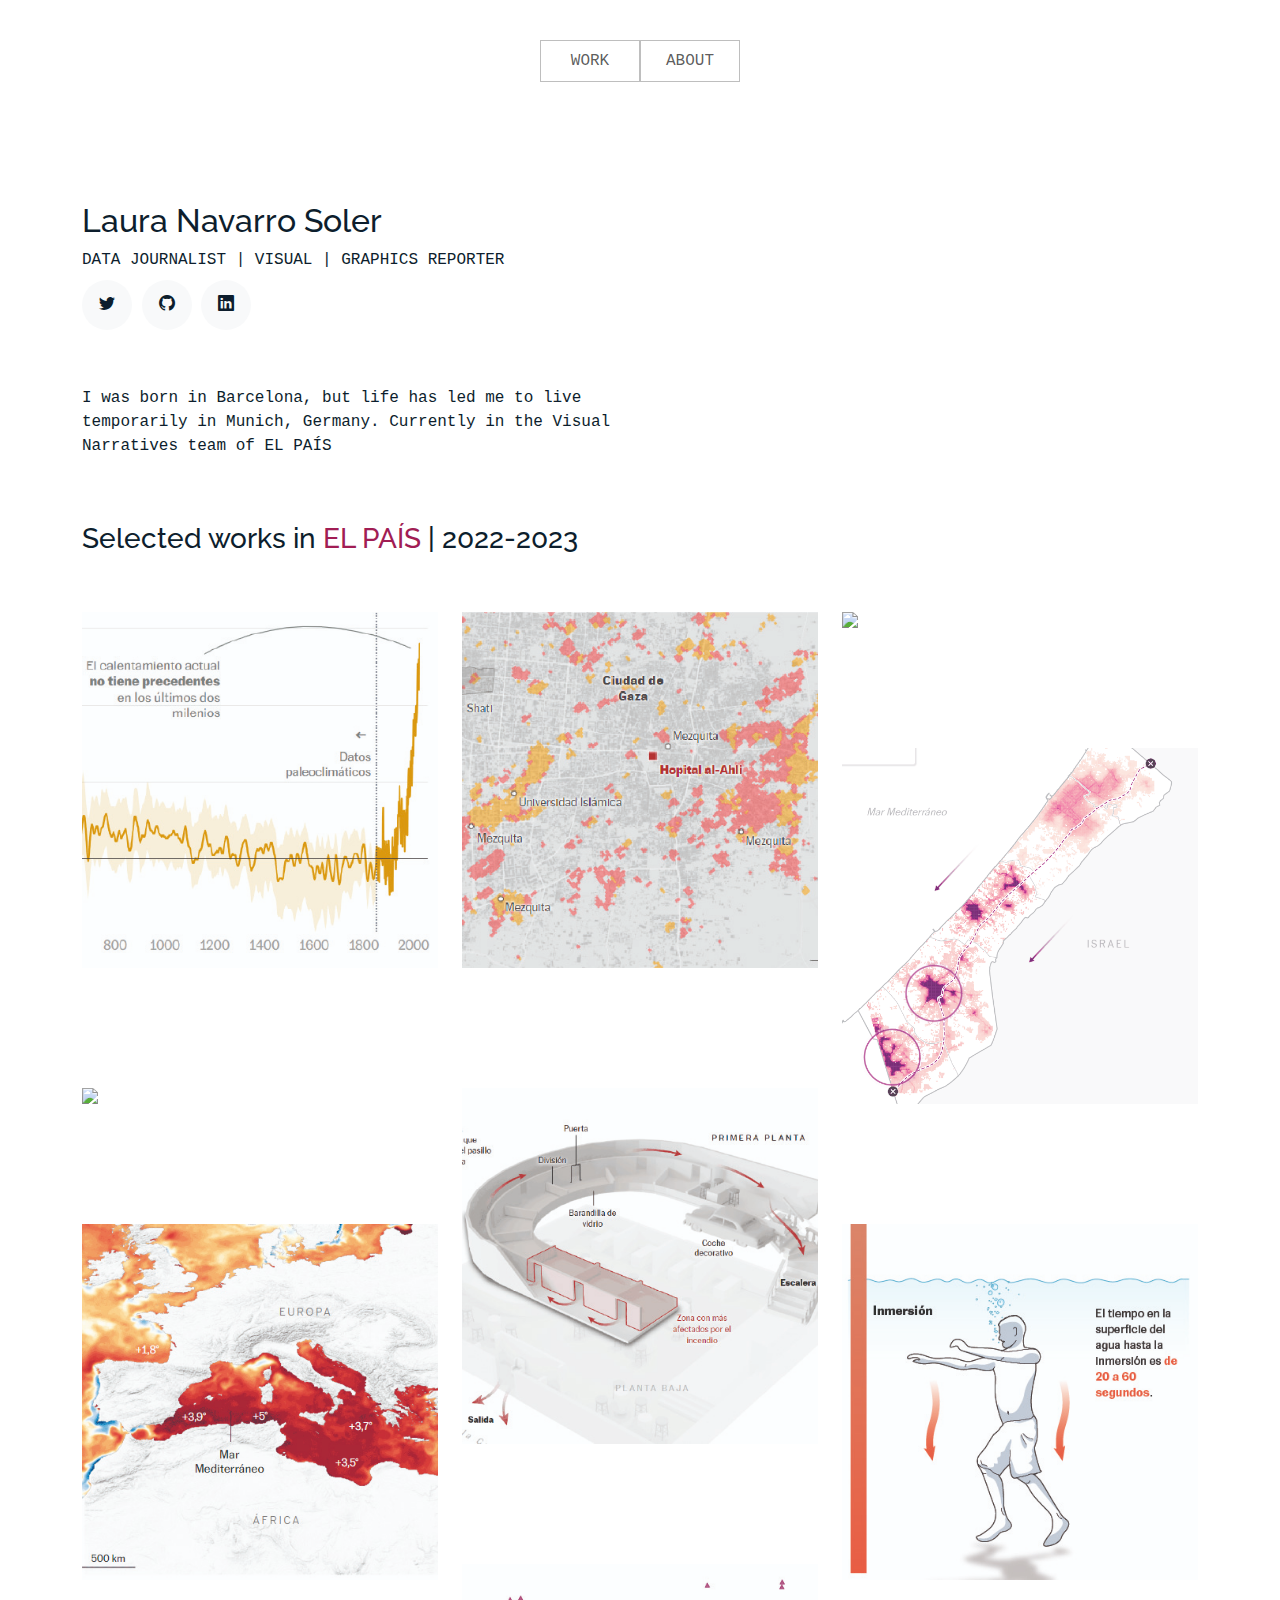
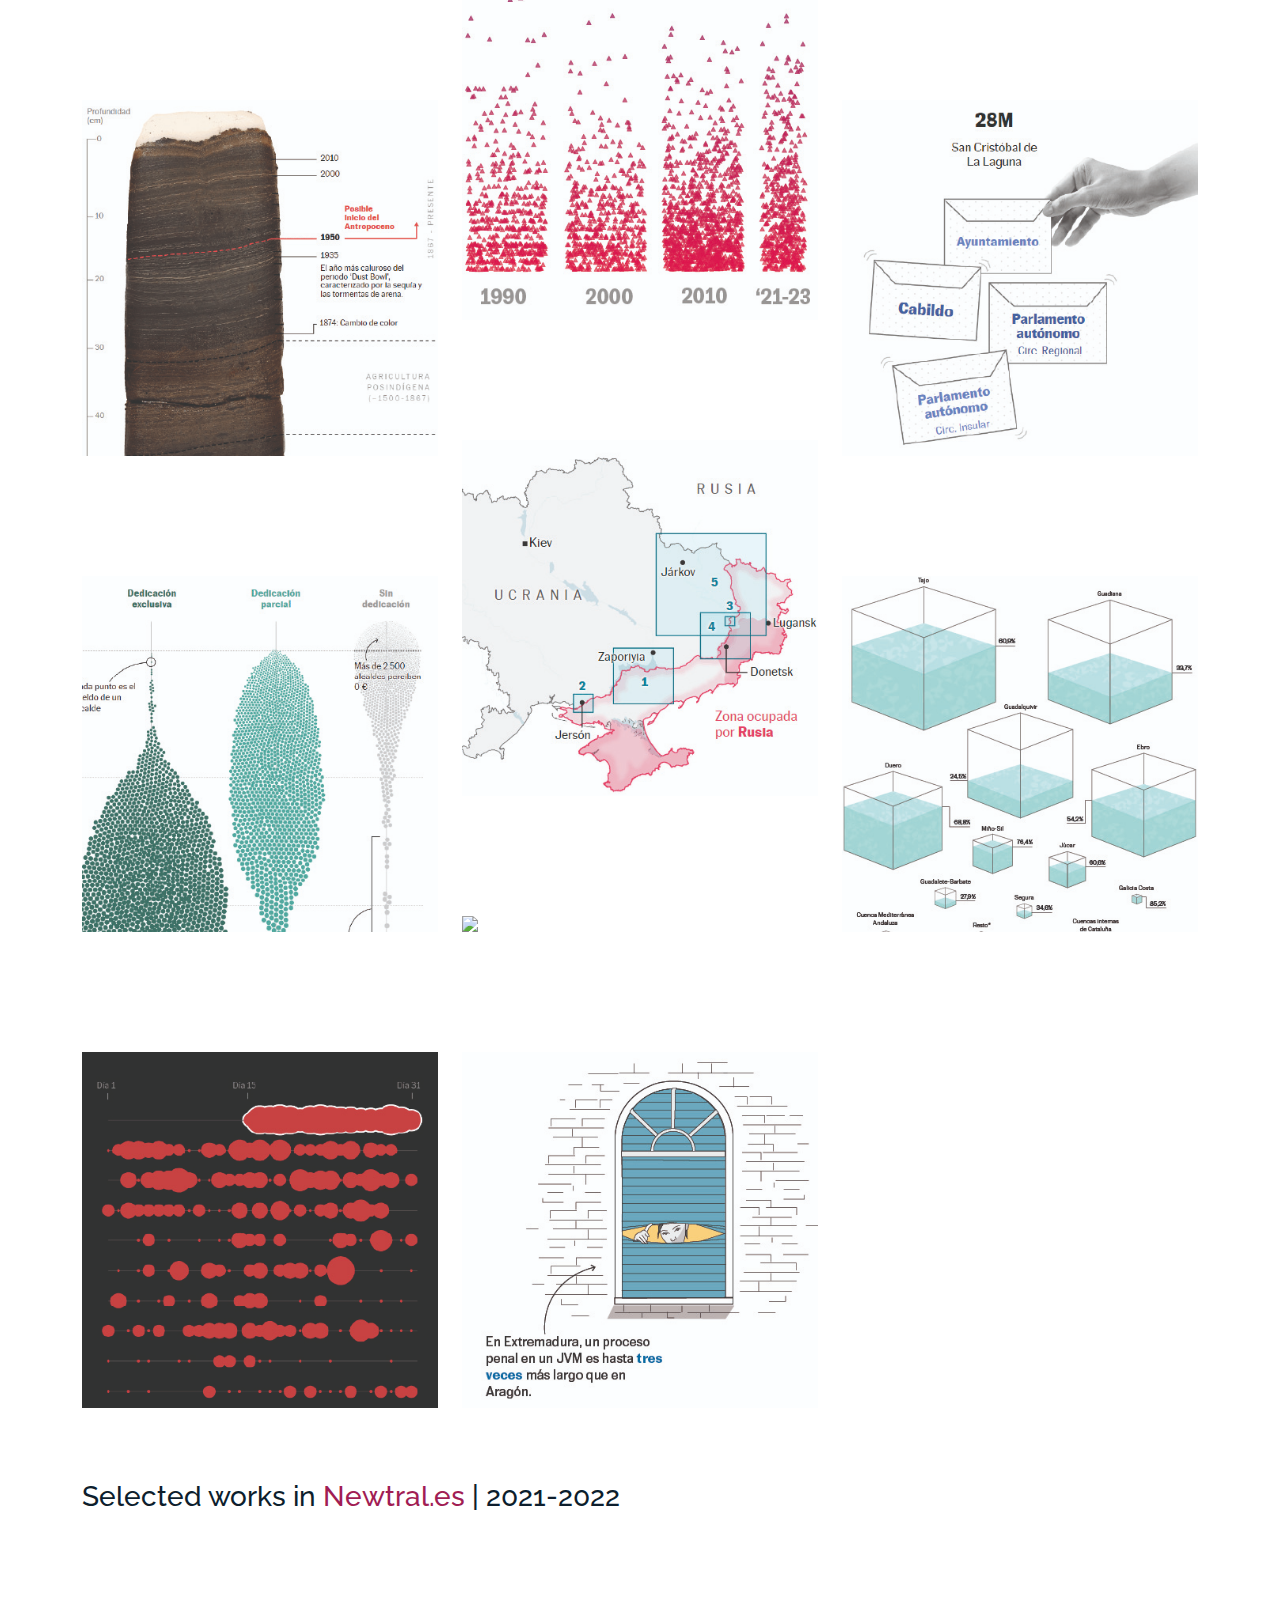
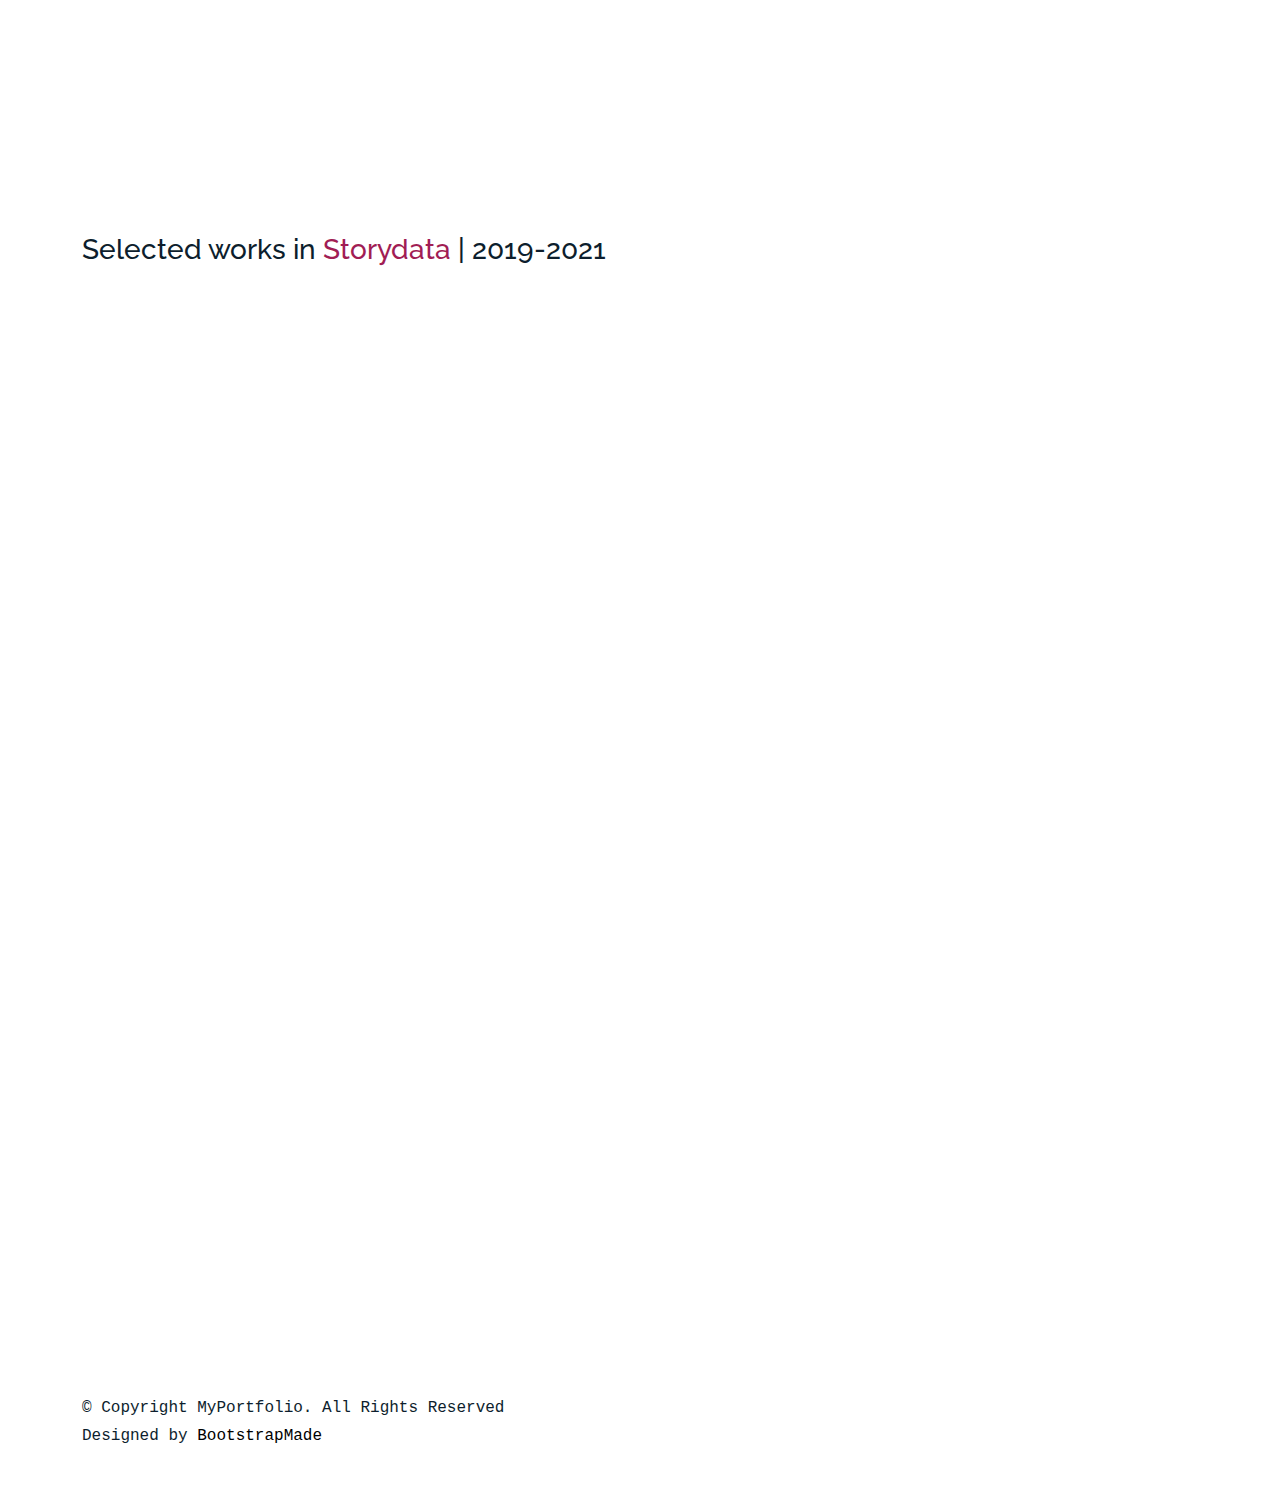
==== index.html @ 8a72995e "Cambios work" ====
<!DOCTYPE html>
<html lang="en">

<head>
  <meta charset="utf-8">
  <meta content="width=device-width, initial-scale=1.0" name="viewport">

  <title>Laura Navarro</title>
  <meta content="" name="description">
  <meta content="" name="keywords">

  <!-- Favicons -->
  <link href="assets/img/favicon.PNG" rel="icon">
  <link href="assets/img/apple-touch-icon.PNG" rel="apple-touch-icon">

  <!-- Google Fonts -->
  <link href="https://fonts.googleapis.com/css?family=https://fonts.googleapis.com/css?family=Inconsolata:400,500,600,700|Raleway:400,400i,500,500i,600,600i,700,700i" rel="stylesheet">

  <!-- Vendor CSS Files -->
  <link href="assets/vendor/aos/aos.css" rel="stylesheet">
  <link href="assets/vendor/bootstrap/css/bootstrap.min.css" rel="stylesheet">
  <link href="assets/vendor/bootstrap-icons/bootstrap-icons.css" rel="stylesheet">
  <link href="assets/vendor/swiper/swiper-bundle.min.css" rel="stylesheet">

  <!-- Template Main CSS File -->
  <link href="assets/css/style.css" rel="stylesheet">

  <!-- =======================================================
  * Template Name: MyPortfolio
  * Updated: Sep 18 2023 with Bootstrap v5.3.2
  * Template URL: https://bootstrapmade.com/myportfolio-bootstrap-portfolio-website-template/
  * Author: BootstrapMade.com
  * License: https://bootstrapmade.com/license/
  ======================================================== -->
</head>

<body>

  <nav class="navbar navbar-light navbar-expand justify-content-center">
    <ul class="navbar-nav">
      <div id="bordes">
      <li class="nav-item"><a href="index.html" class="nav-link">WORK</a></li>
    </div> 
    <div id="bordes"> 
        <li class="nav-item"><a href="about.html" class="nav-link">ABOUT</a></li>
      </div>
    </ul>
</nav>


  <main id="main">

    <!-- ======= Works Section ======= -->
    <section class="section site-portfolio">
      <div class="container">
        <div class="row mb-5 align-items-center">
          <div class="col-md-12 col-lg-6 mb-4 mb-lg-0" data-aos="fade-up">
            <h2>Laura Navarro Soler</h2>
            <p class="mb-2">DATA JOURNALIST | VISUAL | GRAPHICS REPORTER</p>
            <div class="col-sm-6 social">
              <a href="https://twitter.com/LauraNavarroSol"><span class="bi bi-twitter"></span></a>
              <a href="https://github.com/lau-cloud"><span class="bi bi-github"></span></a>
              <a href="https://www.linkedin.com/in/laura-navarro-soler/"><span class="bi bi-linkedin"></span></a>
            </div>
            <p class="mt-5">I was born in Barcelona, but life has led me to live temporarily in Munich, Germany. Currently in the Visual Narratives team of EL PAÍS</p>

            
    
          </div>
          <div class="col-md-12 col-lg-6 text-start text-lg-end" data-aos="fade-up" data-aos-delay="100">
          
          </div>
        </div>

        <!-- Trabajos en El País -->

        <h3>Selected works in <a href="https://elpais.com/autor/laura-navarro-soler/">EL PAÍS</a> | 2022-2023</h3>
        <div id="portfolio-grid" class="row no-gutter" data-aos="fade-up" data-aos-delay="200">
          <div class="item web col-sm-6 col-md-4 col-lg-4 mb-4">
            <a href="https://english.elpais.com/climate/2023-12-10/2023-is-the-hottest-year-in-millennia-why-and-how-is-this-measured.html" class="item-wrap fancybox">
              <div class="work-info">
                <h3>2023 is the hottest year in millennia: Why and how is this measured?</h3>
              </div>
              <img class="img-fluid" src="assets/img/cop28-promo.JPG">
            </a>
          </div>
          <div class="item photography col-sm-6 col-md-4 col-lg-4 mb-4">
            <a href="https://elpais.com/internacional/2023-10-27/mapas-que-ha-destruido-una-semana-de-bombardeos-israelies-en-gaza.html" class="item-wrap fancybox">
              <div class="work-info">
                <h3>The destruction of the Gaza Strip</h3>
              </div>
              <img class="img-fluid" src="assets/img/gaza-promo.JPG">
            </a>
          </div>
          <div class="item branding col-sm-6 col-md-4 col-lg-4 mb-4">
            <a href="https://elpais.com/clima-y-medio-ambiente/2023-12-10/triplicar-las-energias-renovables-la-nueva-cifra-magica-en-la-lucha-contra-la-crisis-climatica.html" class="item-wrap fancybox">
              <div class="work-info">
                <h3>How to triple renewable energy</h3>
                <span></span>
              </div>
              <img class="img-fluid" src="assets/img/cop-renovables.JPG">
            </a>
          </div>
          <div class="item design col-sm-6 col-md-4 col-lg-4 mb-4">
            <a href="https://elpais.com/internacional/2023-10-22/los-mapas-del-exodo-en-gaza-600000-personas-huyen-por-una-carretera-de-45-kilometros.html" class="item-wrap fancybox">
              <div class="work-info">
                <h3>Exodus in Gaza: 600,000 people flee along a 45-kilometer road</h3>
                <span></span>
              </div>
              <img class="img-fluid" src="assets/img/exodo-gaza-gif.gif">
            </a>
          </div>
          <div class="item photography col-sm-6 col-md-4 col-lg-4 mb-4">
            <a href="https://elpais.com/clima-y-medio-ambiente/2023-10-19/las-inundaciones-que-vienen-danas-borrascas-y-medicanes-las-tormentas-del-mediterraneo-ganan-virulencia.html" class="item-wrap fancybox">
              <div class="work-info">
                <h3>The floods that are coming: danas, storms and medicanes, the Mediterranean storms gain virulence</h3>
                <span></span>
              </div>
              <img class="img-fluid" src="assets/img/borrascas-gif1.gif">
            </a>
          </div>
          <div class="item branding col-sm-6 col-md-4 col-lg-4 mb-4">
            <a href="https://elpais.com/espana/2023-10-03/analisis-visual-como-eran-las-dos-plantas-fonda-milagros-la-discoteca-incendiada-donde-murieron-13-personas-en-murcia.html" class="item-wrap fancybox">
              <div class="work-info">
                <h3>What the two floors of Fonda Milagros were like, the nightclub that burned down in Murcia</h3>
                <span></span>
              </div>
              <img class="img-fluid" src="assets/img/fonda-milagros.jpg">
            </a>
          </div>


          <div class="item branding col-sm-6 col-md-4 col-lg-4 mb-4">
            <a href="https://elpais.com/clima-y-medio-ambiente/2023-08-06/la-temperatura-se-dispara-en-el-mediterraneo-y-el-atlantico-para-muchas-especies-es-como-si-hubiese-un-incendio-en-el-mar.html" class="item-wrap fancybox">
              <div class="work-info">
                <h3>The temperature soars in the Mediterranean and the Atlantic: “For many species, it is as if there were a fire in the sea”</h3>
                <span></span>
              </div>
              <img class="img-fluid" src="assets/img/temperaturas-promo.jpg">
            </a>
          </div>


          <div class="item branding col-sm-6 col-md-4 col-lg-4 mb-4">
            <a href="https://elpais.com/salud-y-bienestar/2023-08-04/sin-gritos-de-ayuda-ni-chapoteos-guia-visual-para-reconocer-que-alguien-se-ahoga.html" class="item-wrap fancybox">
              <div class="work-info">
                <h3>Without shouting for help or splashing: a visual guide to recognizing that someone is drowning</h3>
                <span></span>
              </div>
              <img class="img-fluid" src="assets/img/ahogarse-promo.jpg">
            </a>
          </div>

          <div class="item branding col-sm-6 col-md-4 col-lg-4 mb-4">
            <a href="https://elpais.com/clima-y-medio-ambiente/2023-07-11/datos-los-records-de-calor-que-esta-batiendo-esta-decada-los-dias-de-mas-de-40-grados-ya-no-son-una-excepcion.html" class="item-wrap fancybox">
              <div class="work-info">
                <h3>The heat records that this decade is breaking: days over 40 degrees are no longer an exception</h3>
                <span></span>
              </div>
              <img class="img-fluid" src="assets/img/record-temp.jpg">
            </a>
          </div>


          
          <div class="item branding col-sm-6 col-md-4 col-lg-4 mb-4">
            <a href="https://elpais.com/ciencia/2023-07-11/un-insolito-lago-respalda-que-la-humanidad-provoco-una-nueva-epoca-geologica-a-partir-de-1950-el-antropoceno.html" class="item-wrap fancybox">
              <div class="work-info">
                <h3>An unusual lake supports that humanity caused a new geological epoch starting in 1950: the Anthropocene</h3>
                <span></span>
              </div>
              <img class="img-fluid" src="assets/img/crawford.jpg">
            </a>
          </div>


          
          <div class="item branding col-sm-6 col-md-4 col-lg-4 mb-4">
            <a href="https://elpais.com/espana/elecciones-municipales/2023-05-23/que-se-vota-y-como-este-28-m-hasta-9-urnas-distintas-y-mas-de-11000-elecciones.html" class="item-wrap fancybox">
              <div class="work-info">
                <h3>What is voted on and how on 28-M? Up to nine different ballot boxes and more than 11,000 elections</h3>
                <span></span>
              </div>
              <img class="img-fluid" src="assets/img/28m.jpg">
            </a>
          </div>


          
          <div class="item branding col-sm-6 col-md-4 col-lg-4 mb-4">
            <a href="https://elpais.com/internacional/2023-05-18/cinco-mapas-que-explican-las-posibles-vias-de-la-inminente-contraofensiva-de-ucrania.html" class="item-wrap fancybox">
              <div class="work-info">
                <h3>Five maps that explain the possible paths of Ukraine's imminent counteroffensive</h3>
                <span></span>
              </div>
              <img class="img-fluid" src="assets/img/contraofensiva.jpg">
            </a>
          </div>


                 
          <div class="item branding col-sm-6 col-md-4 col-lg-4 mb-4">
            <a href="https://elpais.com/espana/elecciones-municipales/2023-05-11/cuanto-cobra-tu-alcalde-examen-a-mas-de-7000-salarios-municipio-a-municipio.html" class="item-wrap fancybox">
              <div class="work-info">
                <h3>How much does your mayor earn? Examination of more than 7,000 salaries, municipality by municipality</h3>
                <span></span>
              </div>
              <img class="img-fluid" src="assets/img/sueldo-alcaldes.jpg">
            </a>
          </div>


                  
          <div class="item branding col-sm-6 col-md-4 col-lg-4 mb-4">
            <a href="https://elpais.com/clima-y-medio-ambiente/2023-05-01/cuanta-agua-falta-la-sequia-en-espana-explicada-en-cubos.html" class="item-wrap fancybox">
              <div class="work-info">
                <h3>How much water is missing? The drought in Spain explained in cubes</h3>
                <span></span>
              </div>
              <img class="img-fluid" src="assets/img/sequia.jpg">
            </a>
          </div>

                 
          <div class="item branding col-sm-6 col-md-4 col-lg-4 mb-4">
            <a href="https://elpais.com/internacional/2023-04-09/por-que-la-india-ya-supera-a-china-en-habitantes-asi-es-la-explosion-demografica-del-pais-de-las-megaciudades.html" class="item-wrap fancybox">
              <div class="work-info">
                <h3>India: this is the demographic explosion of the country of megacities</h3>
                <span></span>
              </div>
              <img class="img-fluid" src="assets/img/india-promo.gif">
            </a>
          </div>


          
                 
          <div class="item branding col-sm-6 col-md-4 col-lg-4 mb-4">
            <a href="https://elpais.com/internacional/2023-02-22/lo-que-15000-alarmas-antiaereas-cuentan-de-la-guerra-en-ucrania.html" class="item-wrap fancybox">
              <div class="work-info">
                <h3>What 15,000 anti-aircraft alarms tell about the war in Ukraine</h3>
                <span></span>
              </div>
              <img class="img-fluid" src="assets/img/alarmas-promo.jpg">
            </a>
          </div>


                 
                 
          <div class="item branding col-sm-6 col-md-4 col-lg-4 mb-4">
            <a href="https://elpais.com/sociedad/2023-01-25/los-tiempos-judiciales-en-violencia-machista-procesos-de-cuatro-meses-y-medio-en-extremadura-y-de-mes-y-medio-en-aragon.html" class="item-wrap fancybox">
              <div class="work-info">
                <h3>39% of those murdered by sexist violence in 2022 had initiated a judicial process</h3>
                <span></span>
              </div>
              <img class="img-fluid" src="assets/img/feminicidios.jpg">
            </a>
          </div>




          <!-- Trabajos en Newtral -->


        </div>
        <h3>Selected works in <a href="https://www.newtral.es/author/laura-navarro/">Newtral.es</a> | 2021-2022</h3>
        <div id="portfolio-grid" class="row no-gutter" data-aos="fade-up" data-aos-delay="200">
         
         
          <div class="item web col-sm-6 col-md-4 col-lg-4 mb-4">
            <a href="https://www.newtral.es/renta-media-espana/20221011/" class="item-wrap fancybox">
              <div class="work-info">
                <h3>The average income that divides Spain in two</h3>
                <span></span>
              </div>
              <img class="img-fluid" src="assets/img/renta-newtral.jpg">
            </a>
          </div>
         

          <div class="item photography col-sm-6 col-md-4 col-lg-4 mb-4">
            <a href="https://www.newtral.es/retroceso-vacunas-pandemia/20221004/" class="item-wrap fancybox">
              <div class="work-info">
                <h3>The pandemic causes the biggest setback in global vaccination in 30 years</h3>
                <span></span>
              </div>
              <img class="img-fluid" src="assets/img/vacunas-newtral.jpg">
            </a>
          </div>
        

          <div class="item photography col-sm-6 col-md-4 col-lg-4 mb-4">
            <a href="https://www.newtral.es/lobo-iberico-distribucion/20220924/" class="item-wrap fancybox">
              <div class="work-info">
                <h3>The Iberian wolf population occupied three times more territory in the 19th century than it does now</h3>
                <span></span>
              </div>
              <img class="img-fluid" src="assets/img/lobos-newtral.jpg">
            </a>
          </div>

          <div class="item photography col-sm-6 col-md-4 col-lg-4 mb-4">
            <a href="https://www.newtral.es/nieve-pirineos-2050/20220920/" class="item-wrap fancybox">
              <div class="work-info">
                <h3>The Pyrenees are melting: 60% less snow and no glaciers in 2050</h3>
                <span></span>
              </div>
              <img class="img-fluid" src="assets/img/pirineos-newtral.jpg">
            </a>
          </div>



          <div class="item photography col-sm-6 col-md-4 col-lg-4 mb-4">
            <a href="https://www.newtral.es/inflacion-desayuno/20220914/" class="item-wrap fancybox">
              <div class="work-info">
                <h3>Toast, milk, coffee: August inflation shoots up prices of breakfast products</h3>
                <span></span>
              </div>
              <img class="img-fluid" src="assets/img/desayuno-newtral.jpg">
            </a>
          </div>

          

          <div class="item photography col-sm-6 col-md-4 col-lg-4 mb-4">
            <a href="https://www.newtral.es/mapas-sequia-espana/20220622/" class="item-wrap fancybox">
              <div class="work-info">
                <h3>Drought maps: summer begins after the second driest May in 60 years</h3>
                <span></span>
              </div>
              <img class="img-fluid" src="assets/img/sequia-newtral.gif">
            </a>
          </div>
        

          <div class="item photography col-sm-6 col-md-4 col-lg-4 mb-4">
            <a href="https://www.newtral.es/hectareas-quemadas-espana/20220623/" class="item-wrap fancybox">
              <div class="work-info">
                <h3>Scorched land: this is the space occupied by the hectares burned in the fires</h3>
                <span></span>
              </div>
              <img class="img-fluid" src="assets/img/incendios-newtral.jpg">
            </a>
          </div>


          
          <div class="item photography col-sm-6 col-md-4 col-lg-4 mb-4">
            <a href="https://www.newtral.es/gas-natural-energia/20220627/" class="item-wrap fancybox">
              <div class="work-info">
                <h3>In the bowels of a natural gas plant</h3>
                <span></span>
              </div>
              <img class="img-fluid" src="assets/img/gas-newtral.jpg">
            </a>
          </div>


                    
          <div class="item photography col-sm-6 col-md-4 col-lg-4 mb-4">
            <a href="https://www.newtral.es/castillo-maqueda/20220430/" class="item-wrap fancybox">
              <div class="work-info">
                <h3>Maqueda's Castle: the fortress that Interior has auctioned four times without success</h3>
                <span></span>
              </div>
              <img class="img-fluid" src="assets/img/maqueda-newtral.jpg">
            </a>
          </div>


          <div class="item photography col-sm-6 col-md-4 col-lg-4 mb-4">
            <a href="https://www.newtral.es/inflacion-cesta-de-la-compra/20220802/" class="item-wrap fancybox">
              <div class="work-info">
                <h3>Inflation through gazpacho: how much has the shopping basket risen in Spain and the European Union?</h3>
                <span></span>
              </div>
              <img class="img-fluid" src="assets/img/gazpacho-newtral.jpg">
            </a>
          </div>


          <div class="item photography col-sm-6 col-md-4 col-lg-4 mb-4">
            <a href="https://www.newtral.es/busquedas-google-pandemia/20220423/" class="item-wrap fancybox">
              <div class="work-info">
                <h3>The pandemic is disappearing from Google searches</h3>
                <span></span>
              </div>
              <img class="img-fluid" src="assets/img/covid-newtral.jpg">
            </a>
          </div>
         
         
         
         
         
         <!-- Trabajos en Storydata -->
         
        </div>
        <h3>Selected works in <a href="https://www.storydata.es/">Storydata</a> | 2019-2021</h3>          <div id="portfolio-grid" class="row no-gutter" data-aos="fade-up" data-aos-delay="200">
            <div class="item web col-sm-6 col-md-4 col-lg-4 mb-4">
              <a href="cop28.html" class="item-wrap fancybox">
                <div class="work-info">
                  <h3>2023 es el año más caluroso en milenios: ¿por qué y cómo se mide?</h3>
                  <span>Web</span>
                </div>
                <img class="img-fluid" src="assets/img/cop28-promo.jpg">
              </a>
            </div>
            <div class="item photography col-sm-6 col-md-4 col-lg-4 mb-4">
              <a href="work-single.html" class="item-wrap fancybox">
                <div class="work-info">
                  <h3>Build Indoo</h3>
                  <span>Photography</span>
                </div>
                <img class="img-fluid" src="assets/img/img_2.jpg">
              </a>
            </div>
            <div class="item branding col-sm-6 col-md-4 col-lg-4 mb-4">
              <a href="work-single.html" class="item-wrap fancybox">
                <div class="work-info">
                  <h3>Cocooil</h3>
                  <span>Branding</span>
                </div>
                <img class="img-fluid" src="assets/img/img_3.jpg">
              </a>
            </div>
            <h3>Own projects | 2019-now</h3>
          <div id="portfolio-grid" class="row no-gutter" data-aos="fade-up" data-aos-delay="200">
            <div class="item web col-sm-6 col-md-4 col-lg-4 mb-4">
              <a href="cop28.html" class="item-wrap fancybox">
                <div class="work-info">
                  <h3>2023 es el año más caluroso en milenios: ¿por qué y cómo se mide?</h3>
                  <span>Web</span>
                </div>
                <img class="img-fluid" src="assets/img/cop28-promo.jpg">
              </a>
            </div>
            <div class="item photography col-sm-6 col-md-4 col-lg-4 mb-4">
              <a href="work-single.html" class="item-wrap fancybox">
                <div class="work-info">
                  <h3>Build Indoo</h3>
                  <span>Photography</span>
                </div>
                <img class="img-fluid" src="assets/img/img_2.jpg">
              </a>
            </div>
            <div class="item branding col-sm-6 col-md-4 col-lg-4 mb-4">
              <a href="work-single.html" class="item-wrap fancybox">
                <div class="work-info">
                  <h3>Cocooil</h3>
                  <span>Branding</span>
                </div>
                <img class="img-fluid" src="assets/img/img_3.jpg">
              </a>
            </div>

      </div>
      <a href="#" class="back-to-top d-flex align-items-center justify-content-center">Back to top<i class="bi bi-arrow-up-short"></i></a>

    </section><!-- End  Works Section -->

    
  
    

    

  </main><!-- End #main -->

   <!-- ======= Footer ======= -->
   <footer class="footer" role="contentinfo">
    <div class="container">
      <div class="row">
        <div class="col-sm-6">
          <p class="mb-1">&copy; Copyright MyPortfolio. All Rights Reserved</p>
          <div class="credits">
            <!--
            All the links in the footer should remain intact.
            You can delete the links only if you purchased the pro version.
            Licensing information: https://bootstrapmade.com/license/
            Purchase the pro version with working PHP/AJAX contact form: https://bootstrapmade.com/buy/?theme=MyPortfolio
          -->
            Designed by <a href="https://bootstrapmade.com/">BootstrapMade</a>
          </div>
        </div>
  </footer>


  <!-- Vendor JS Files -->
  <script src="assets/vendor/aos/aos.js"></script>
  <script src="assets/vendor/bootstrap/js/bootstrap.bundle.min.js"></script>
  <script src="assets/vendor/isotope-layout/isotope.pkgd.min.js"></script>
  <script src="assets/vendor/swiper/swiper-bundle.min.js"></script>
  <script src="assets/vendor/php-email-form/validate.js"></script>

  <!-- Template Main JS File -->
  <script src="assets/js/main.js"></script>

</body>

</html>
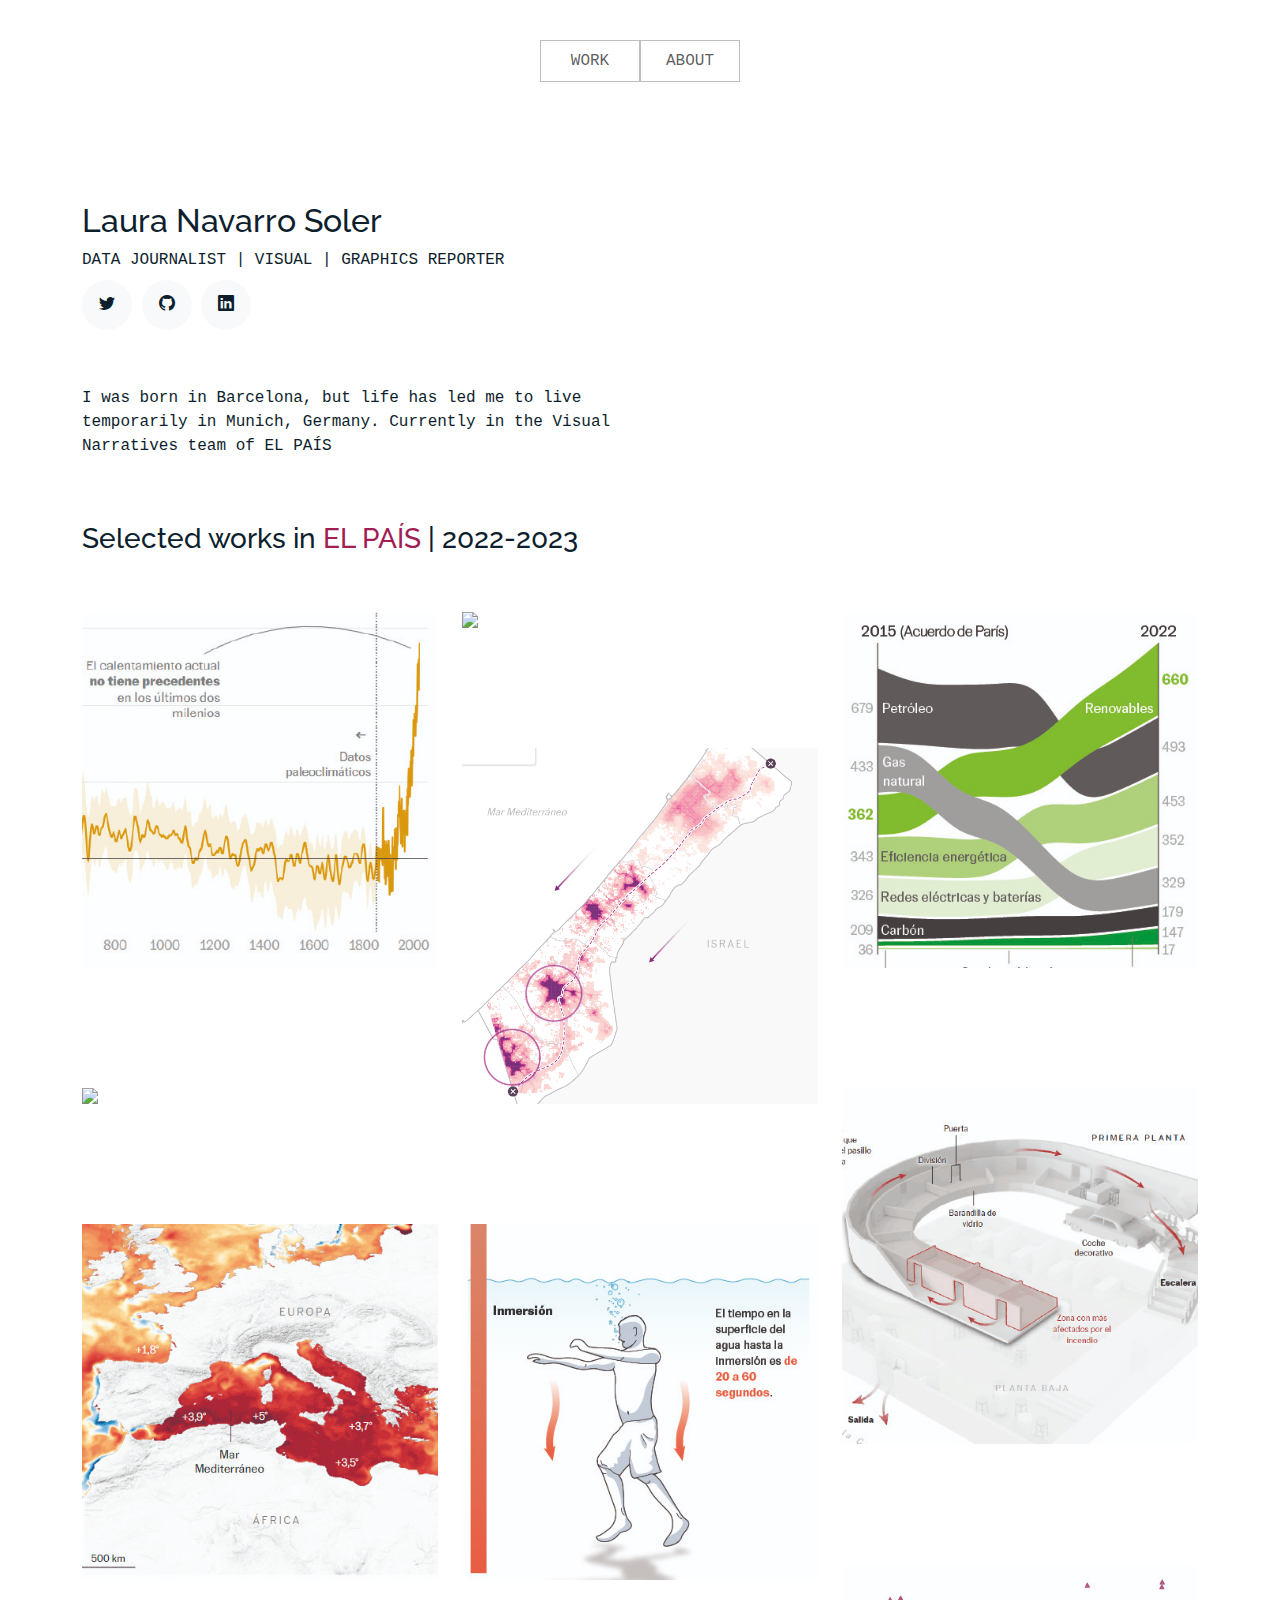
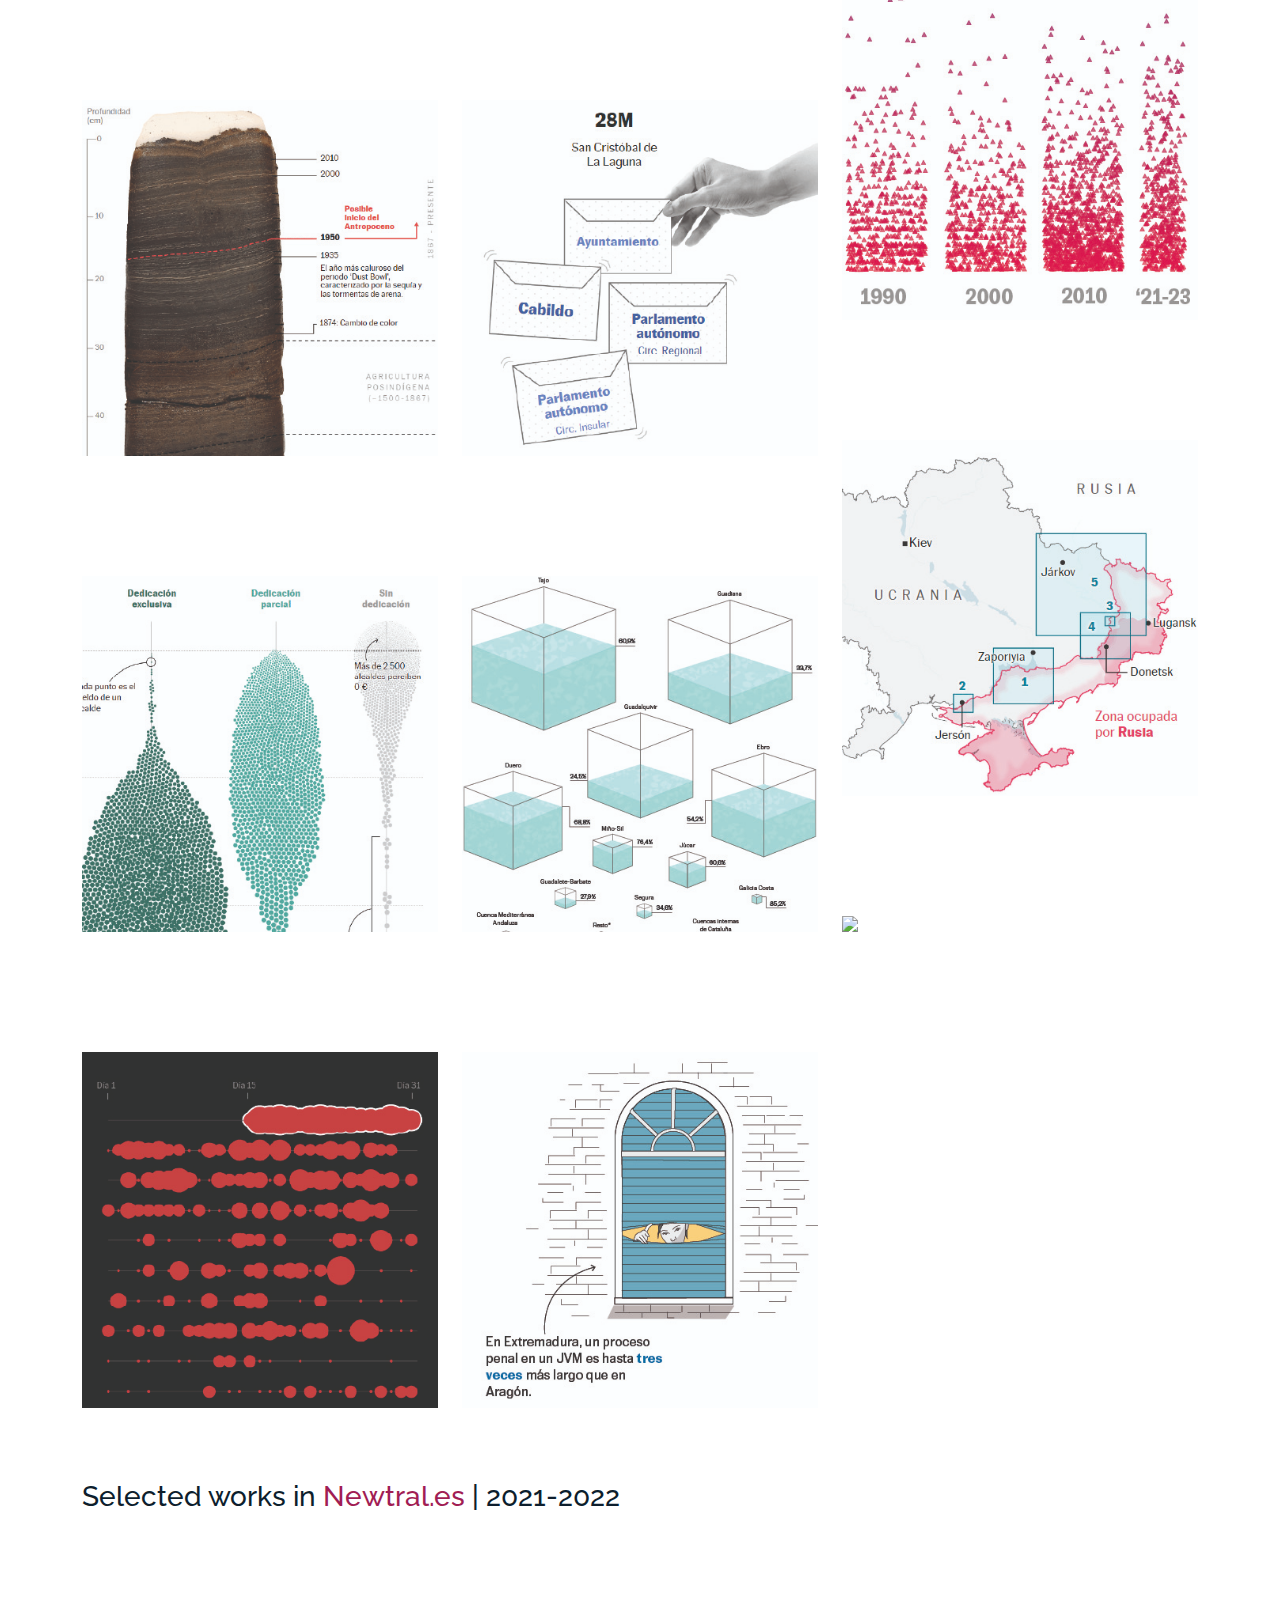
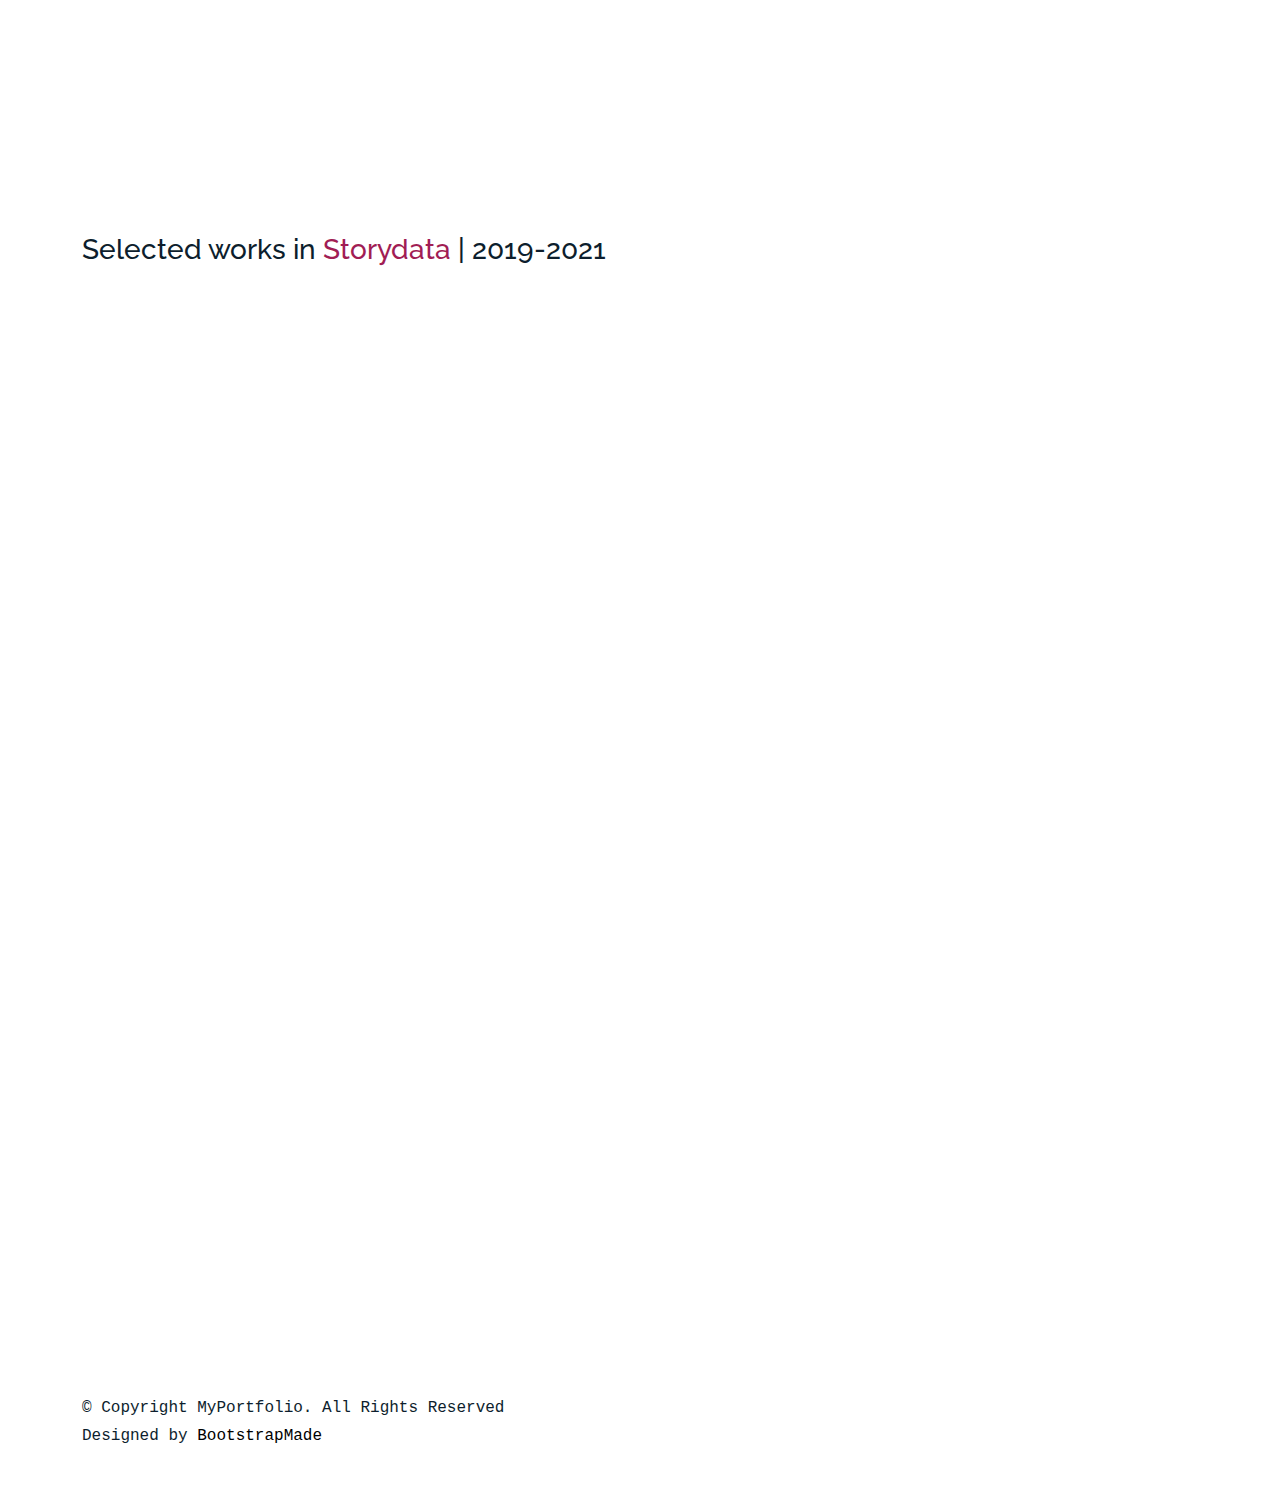
==== commit 91979f81: "Cambios work" ====
--- a/index.html
+++ b/index.html
@@ -89,7 +89,7 @@
               <div class="work-info">
                 <h3>The destruction of the Gaza Strip</h3>
               </div>
-              <img class="img-fluid" src="assets/img/gaza-promo.JPG">
+              <img class="img-fluid" src="assets/img/gaza-promo.jpg">
             </a>
           </div>
           <div class="item branding col-sm-6 col-md-4 col-lg-4 mb-4">
@@ -98,7 +98,7 @@
                 <h3>How to triple renewable energy</h3>
                 <span></span>
               </div>
-              <img class="img-fluid" src="assets/img/cop-renovables.JPG">
+              <img class="img-fluid" src="assets/img/cop-renovables.jpg">
             </a>
           </div>
           <div class="item design col-sm-6 col-md-4 col-lg-4 mb-4">
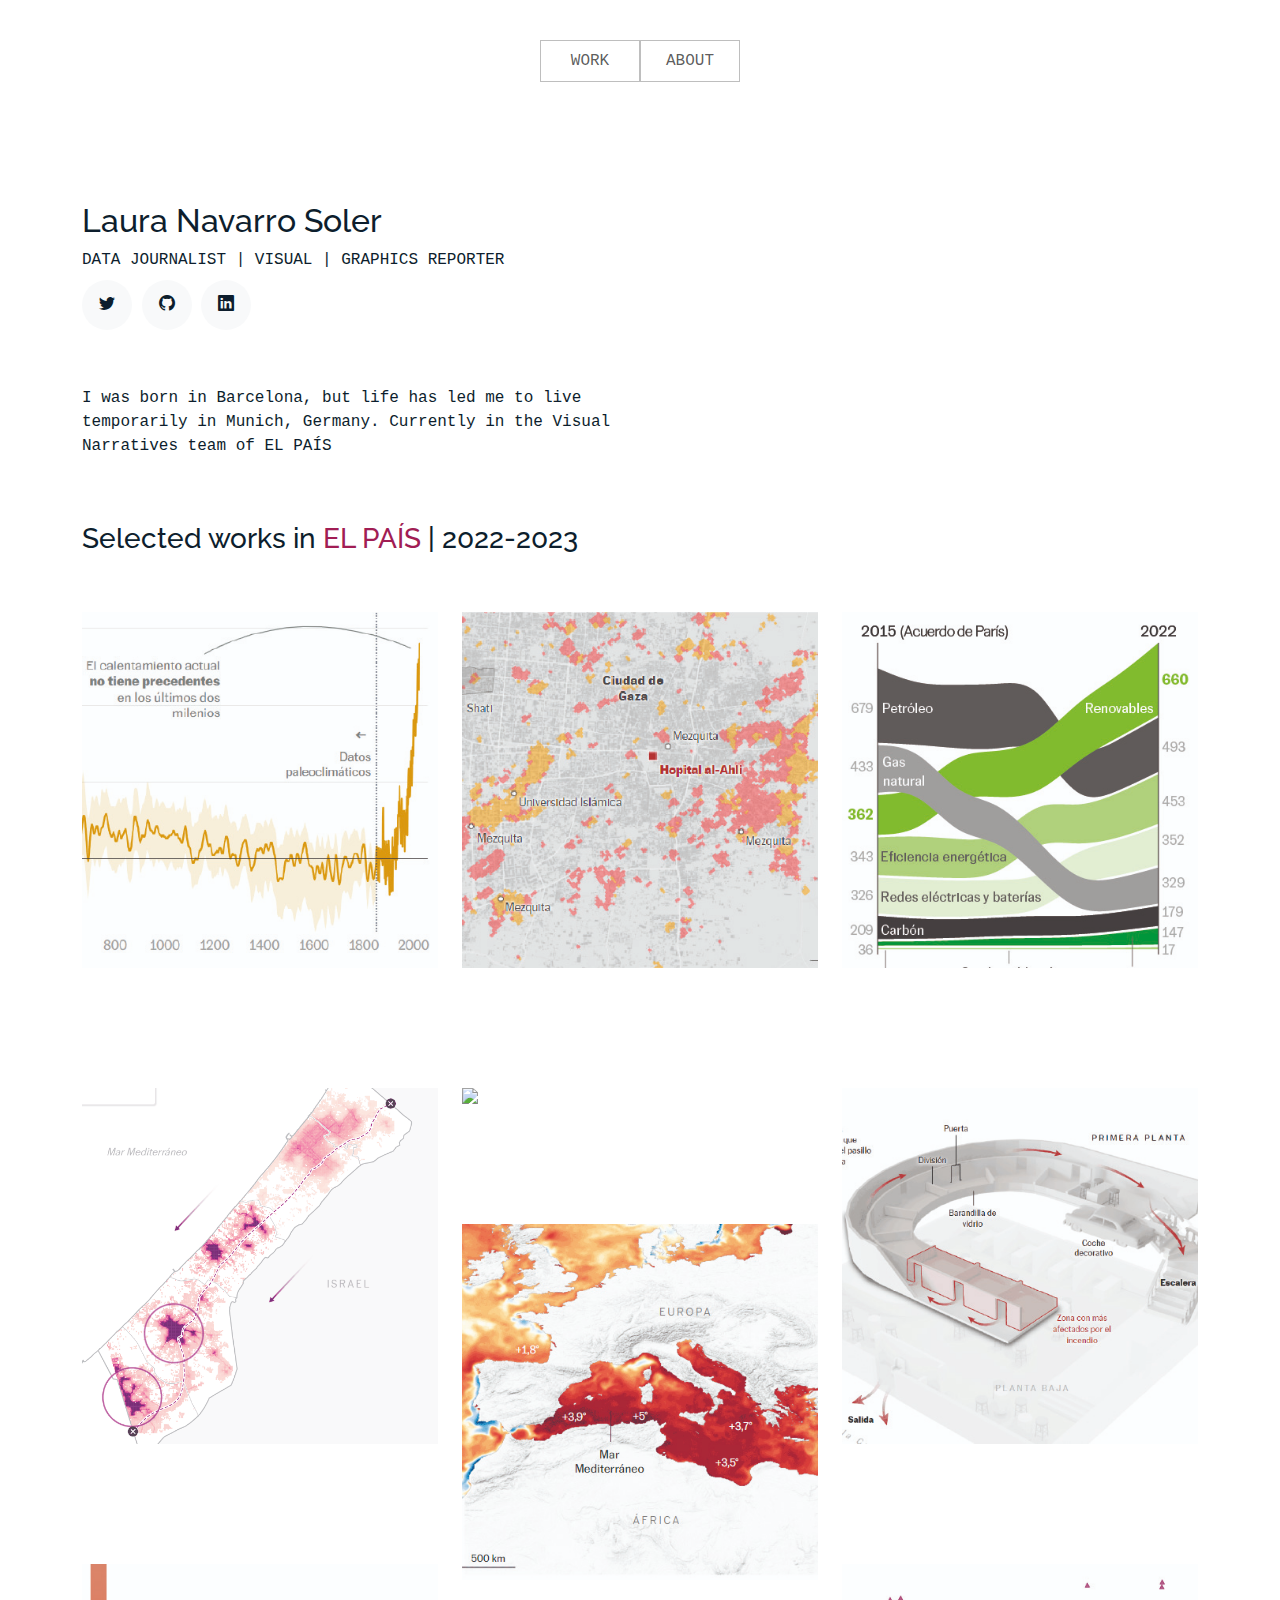
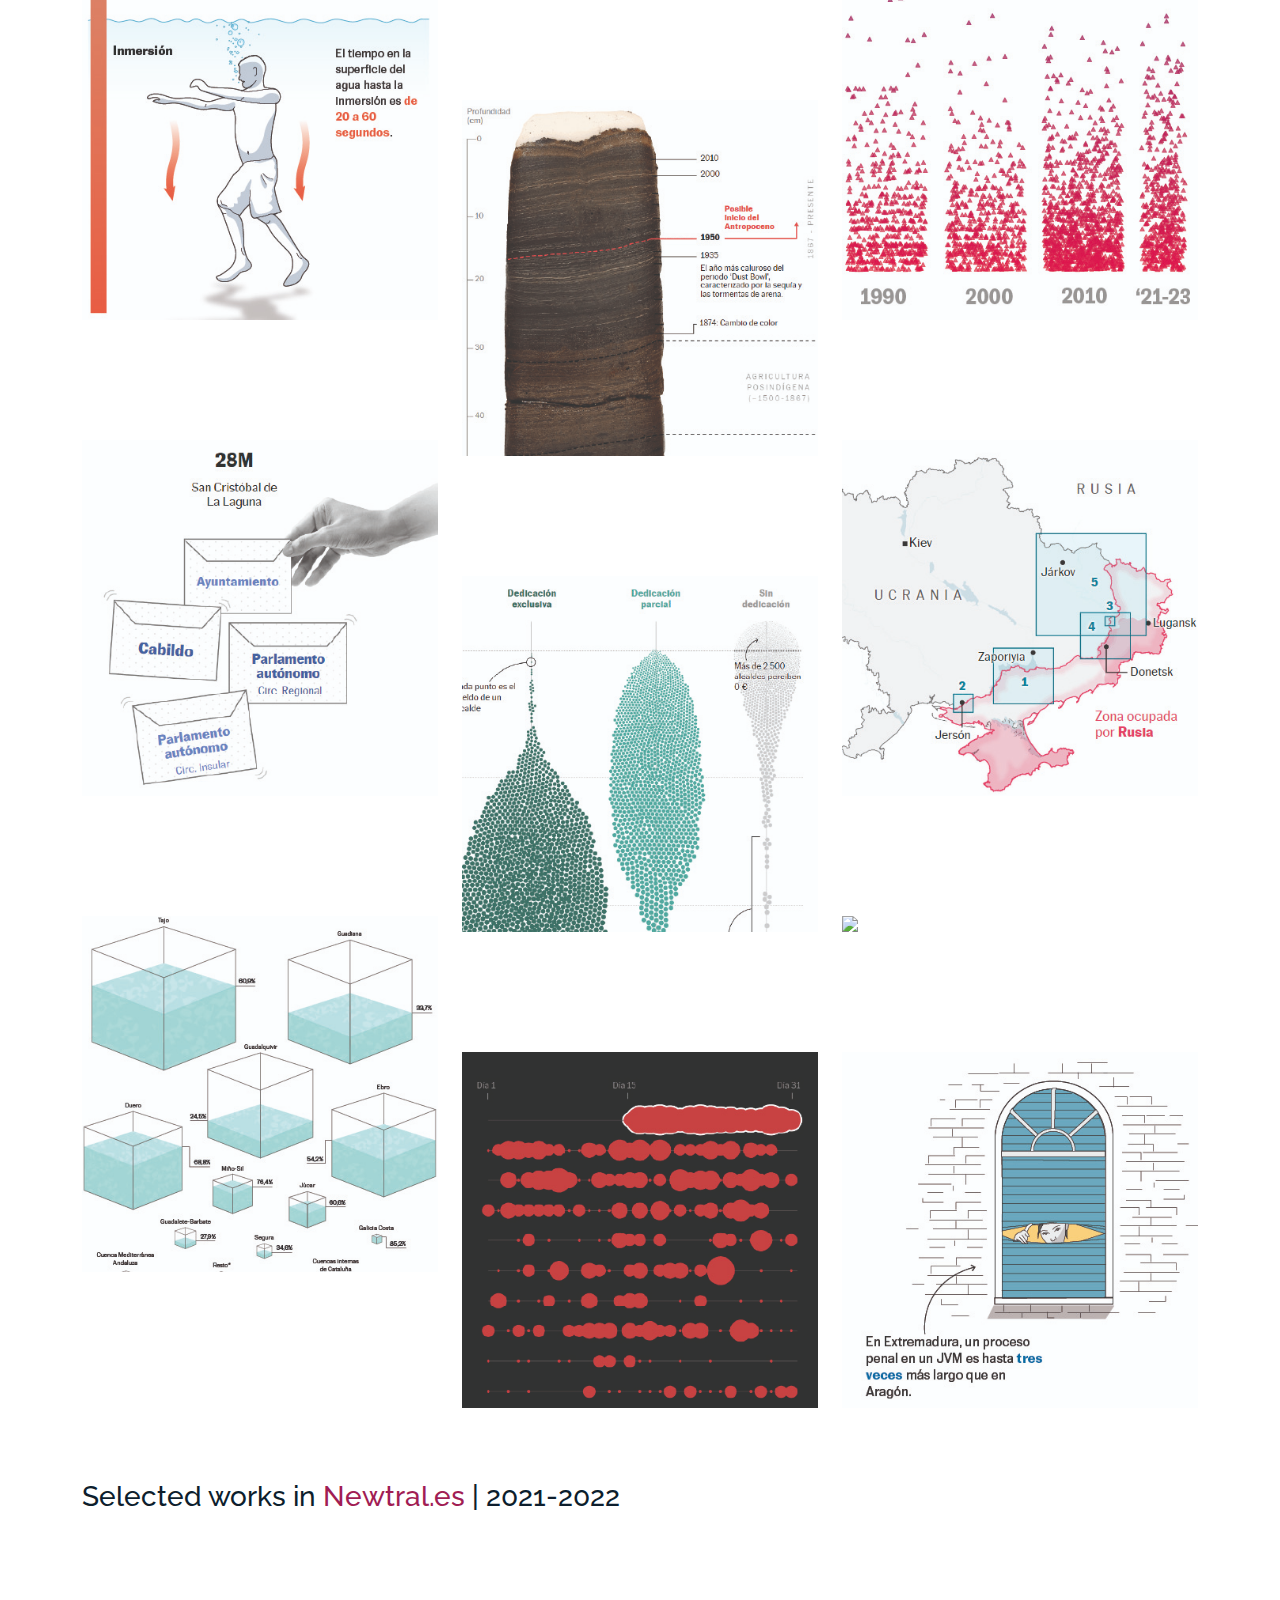
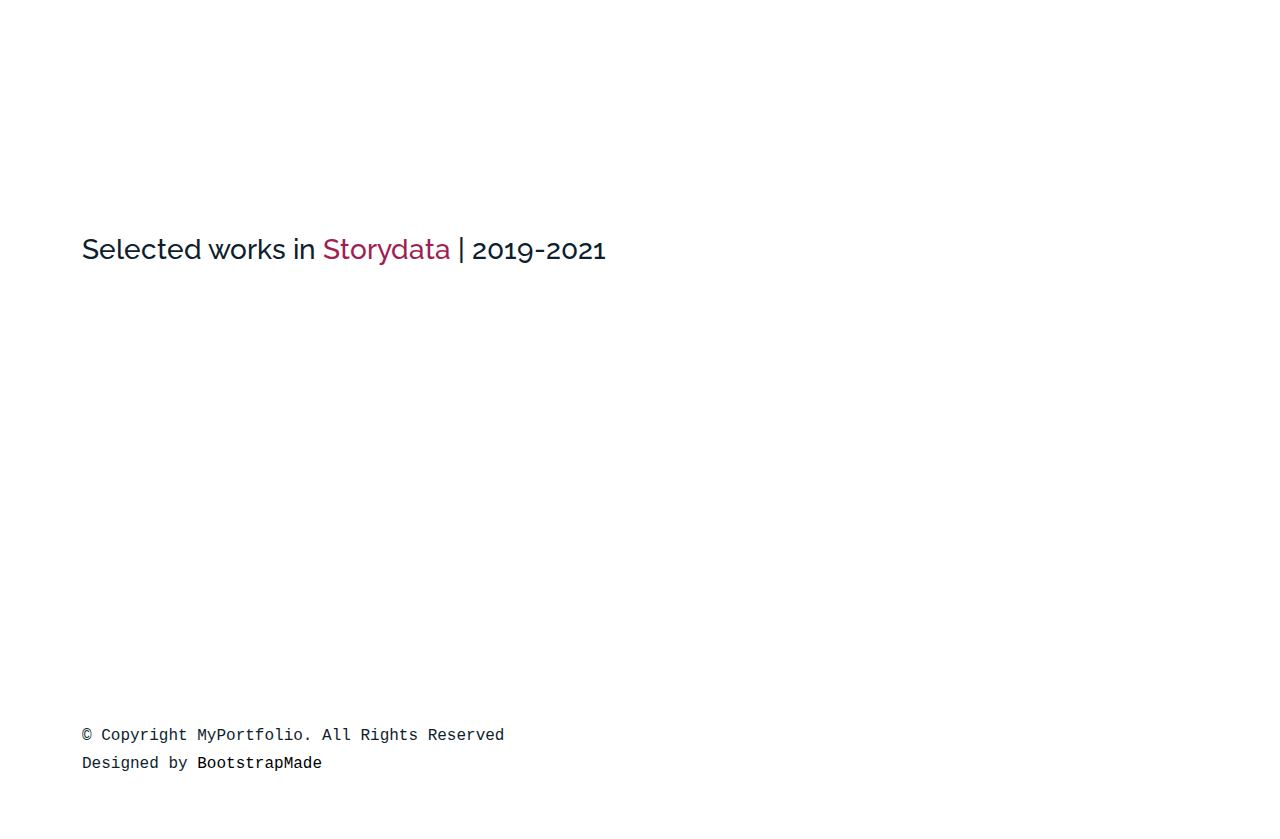
==== commit 39aff6ef: "Mayusculas" ====
--- a/index.html
+++ b/index.html
@@ -10,8 +10,8 @@
   <meta content="" name="keywords">
 
   <!-- Favicons -->
-  <link href="assets/img/favicon.PNG" rel="icon">
-  <link href="assets/img/apple-touch-icon.PNG" rel="apple-touch-icon">
+  <link href="assets/img/favicon.png" rel="icon">
+  <link href="assets/img/apple-touch-icon.png" rel="apple-touch-icon">
 
   <!-- Google Fonts -->
   <link href="https://fonts.googleapis.com/css?family=https://fonts.googleapis.com/css?family=Inconsolata:400,500,600,700|Raleway:400,400i,500,500i,600,600i,700,700i" rel="stylesheet">
@@ -89,7 +89,7 @@
               <div class="work-info">
                 <h3>The destruction of the Gaza Strip</h3>
               </div>
-              <img class="img-fluid" src="assets/img/gaza-promo.jpg">
+              <img class="img-fluid" src="assets/img/gaza-promo.JPG">
             </a>
           </div>
           <div class="item branding col-sm-6 col-md-4 col-lg-4 mb-4">
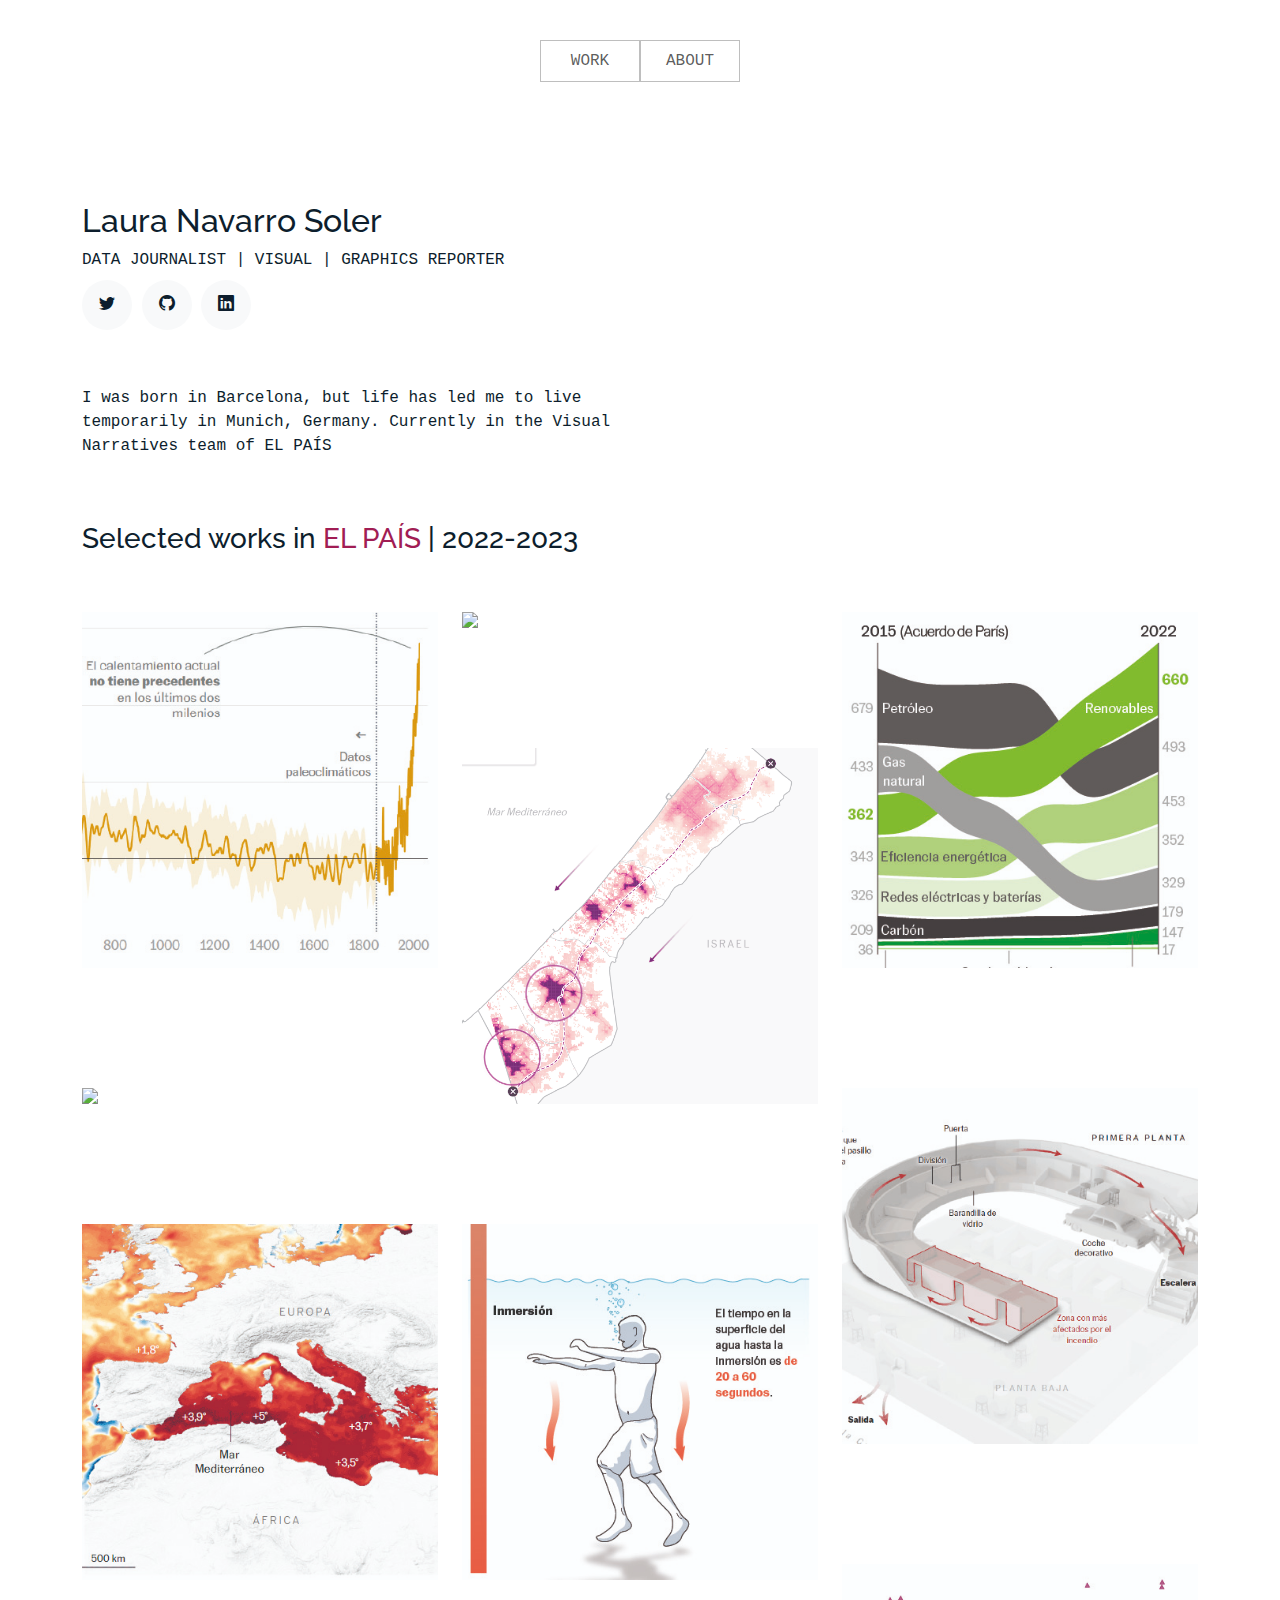
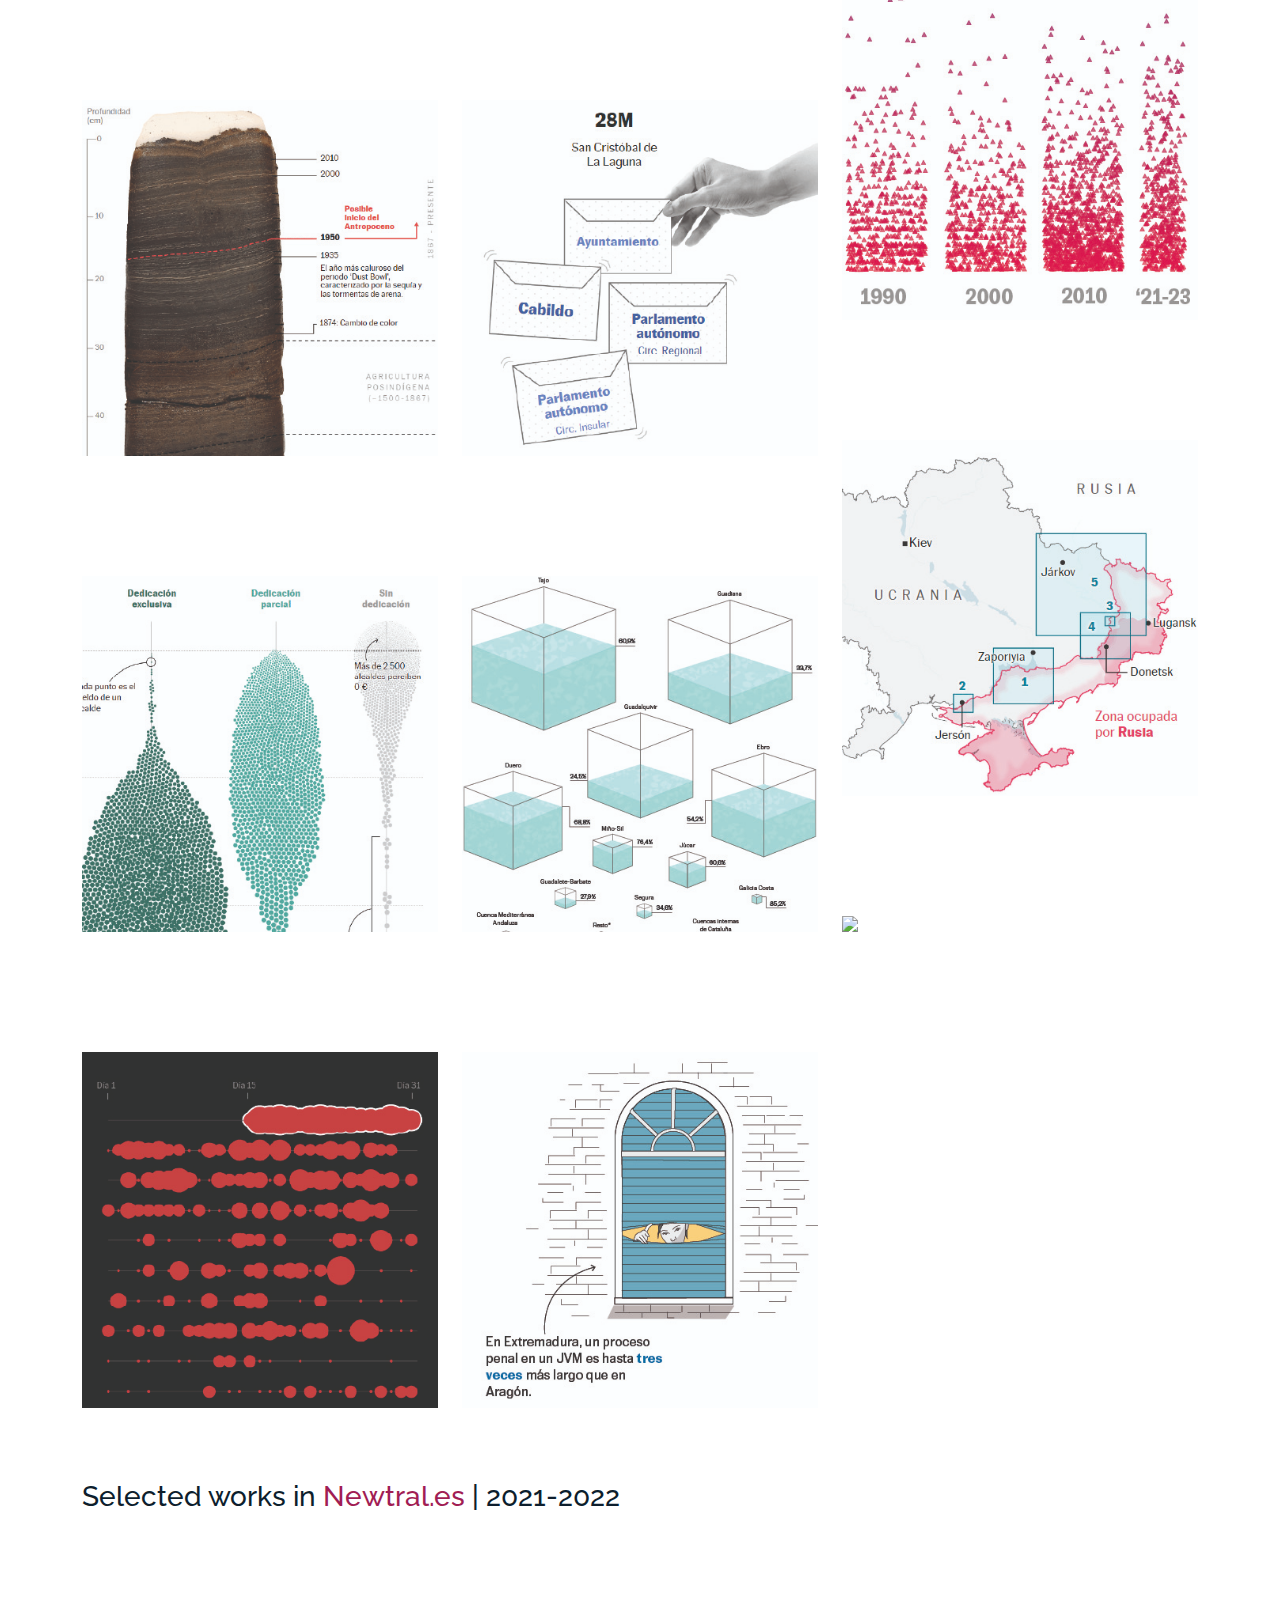
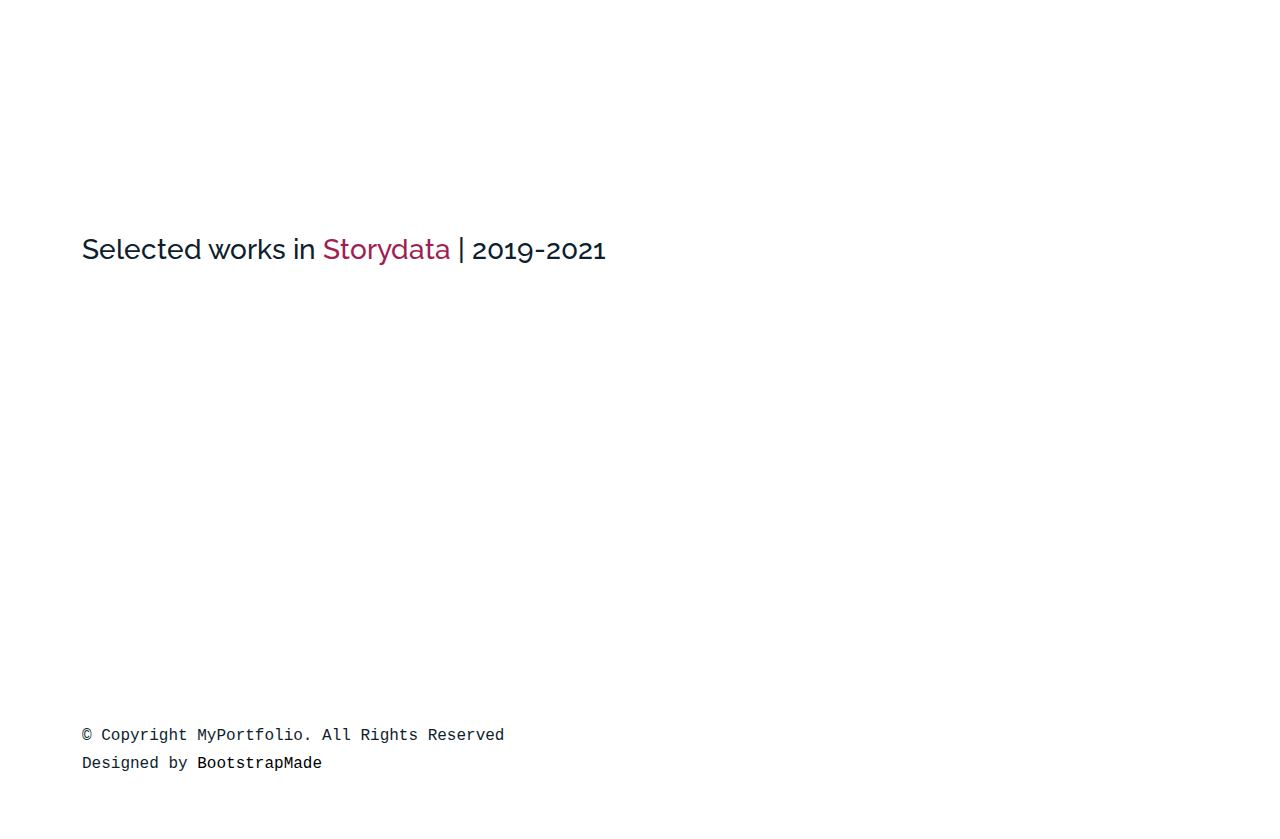
==== commit 6edb3521: "Mayuscula gaza" ====
--- a/index.html
+++ b/index.html
@@ -89,7 +89,7 @@
               <div class="work-info">
                 <h3>The destruction of the Gaza Strip</h3>
               </div>
-              <img class="img-fluid" src="assets/img/gaza-promo.JPG">
+              <img class="img-fluid" src="assets/img/gaza-promo.jpg">
             </a>
           </div>
           <div class="item branding col-sm-6 col-md-4 col-lg-4 mb-4">
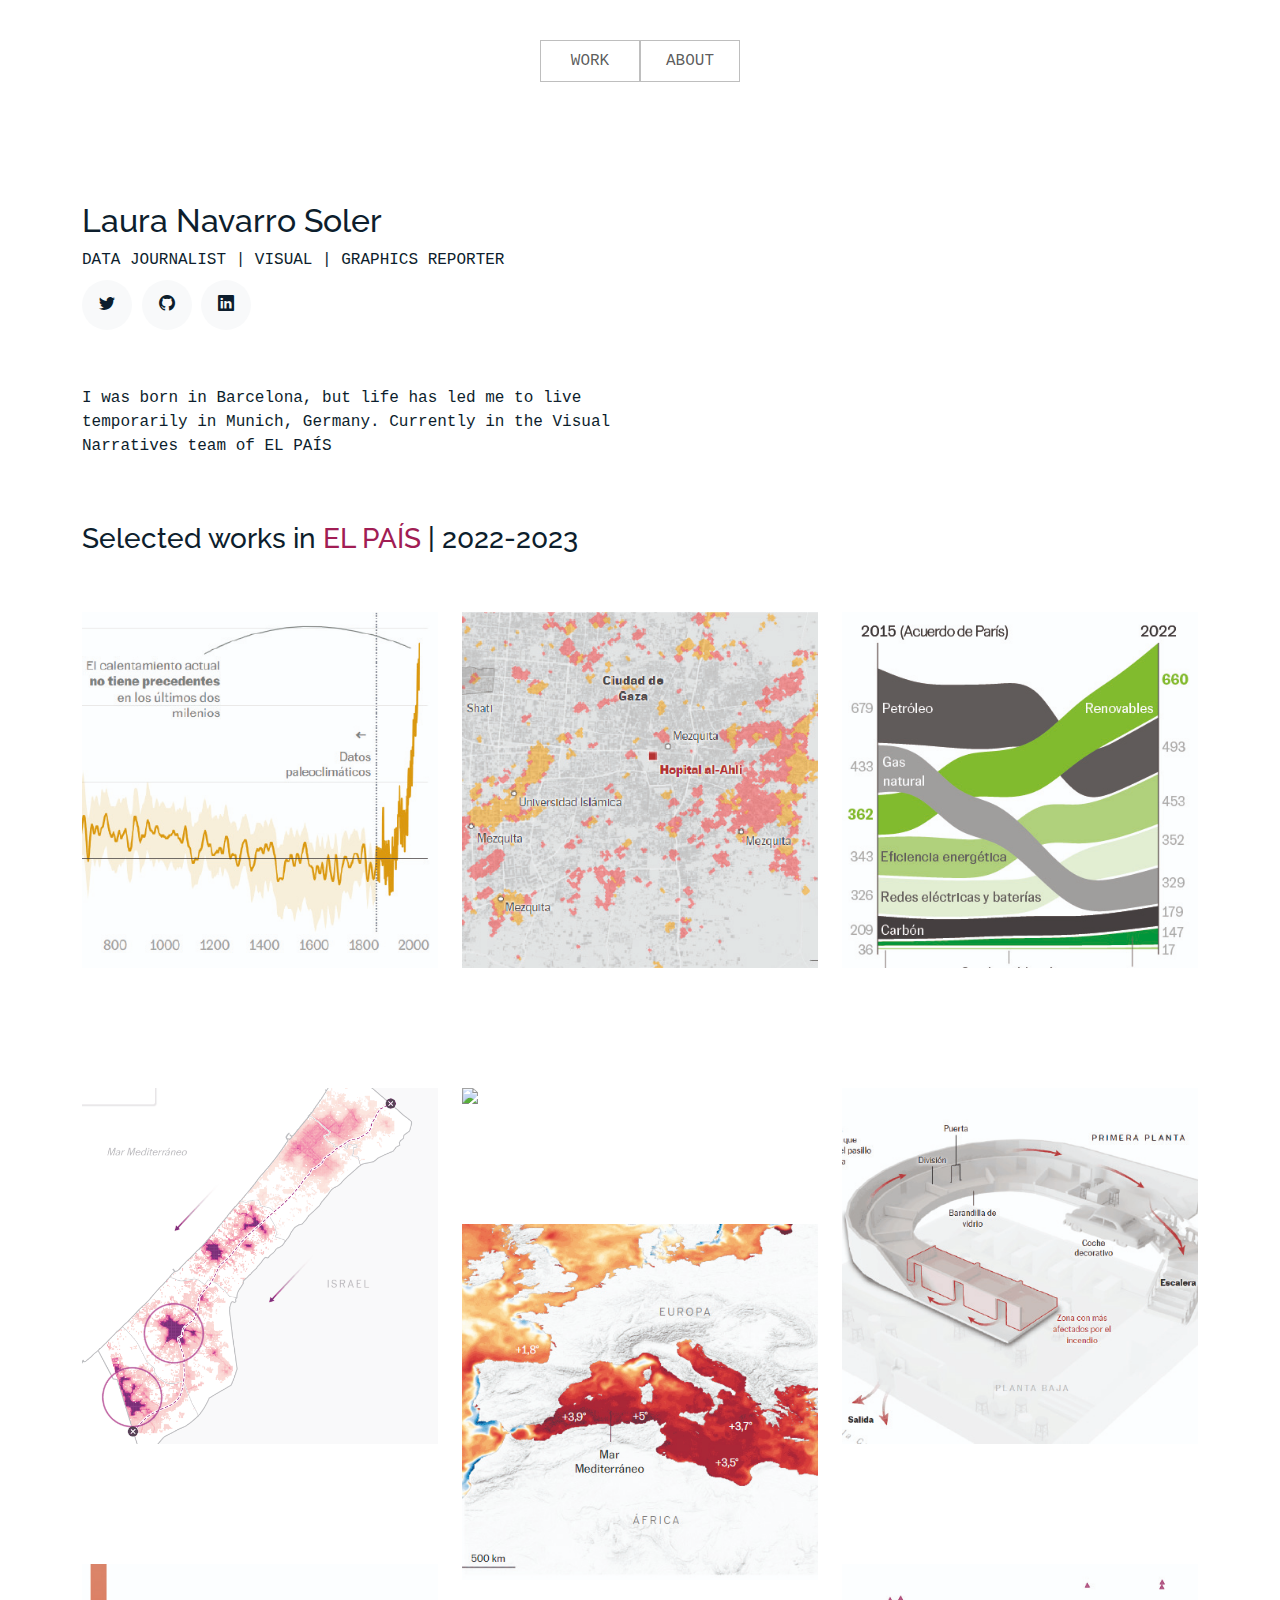
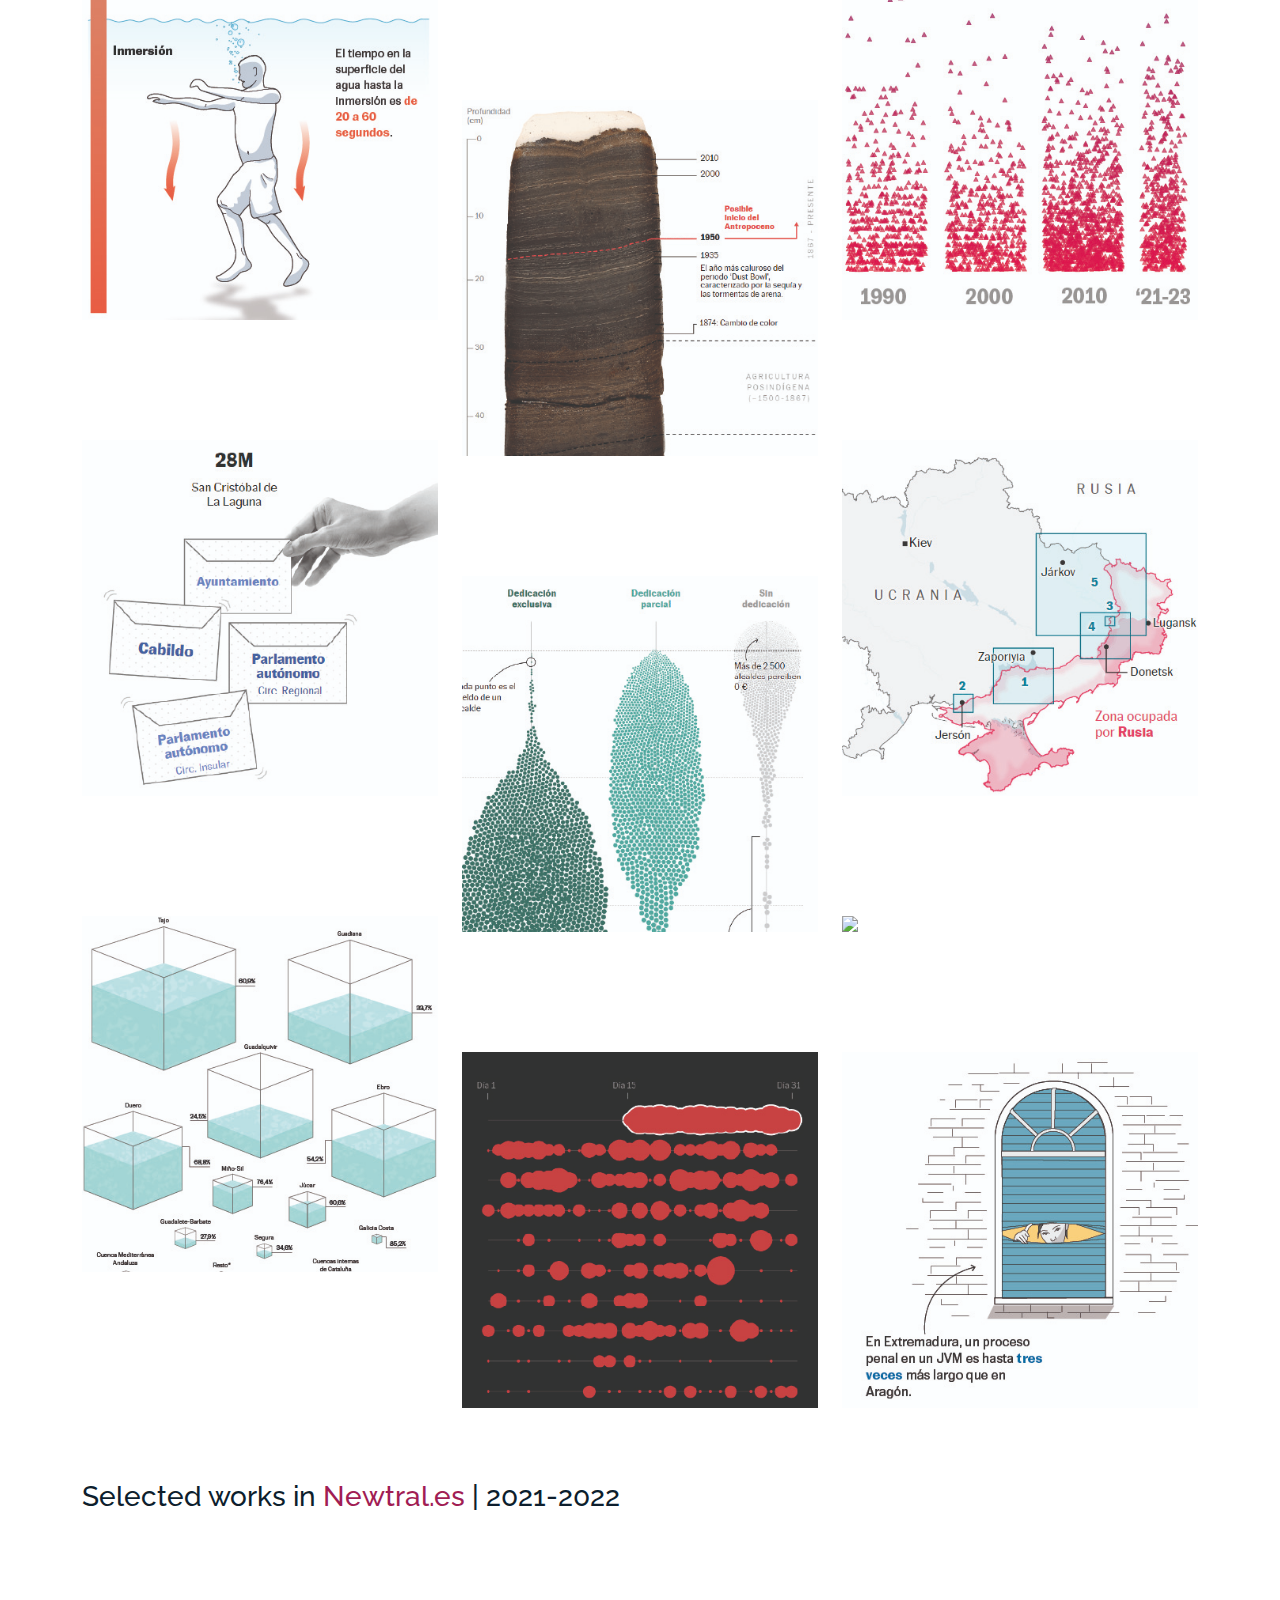
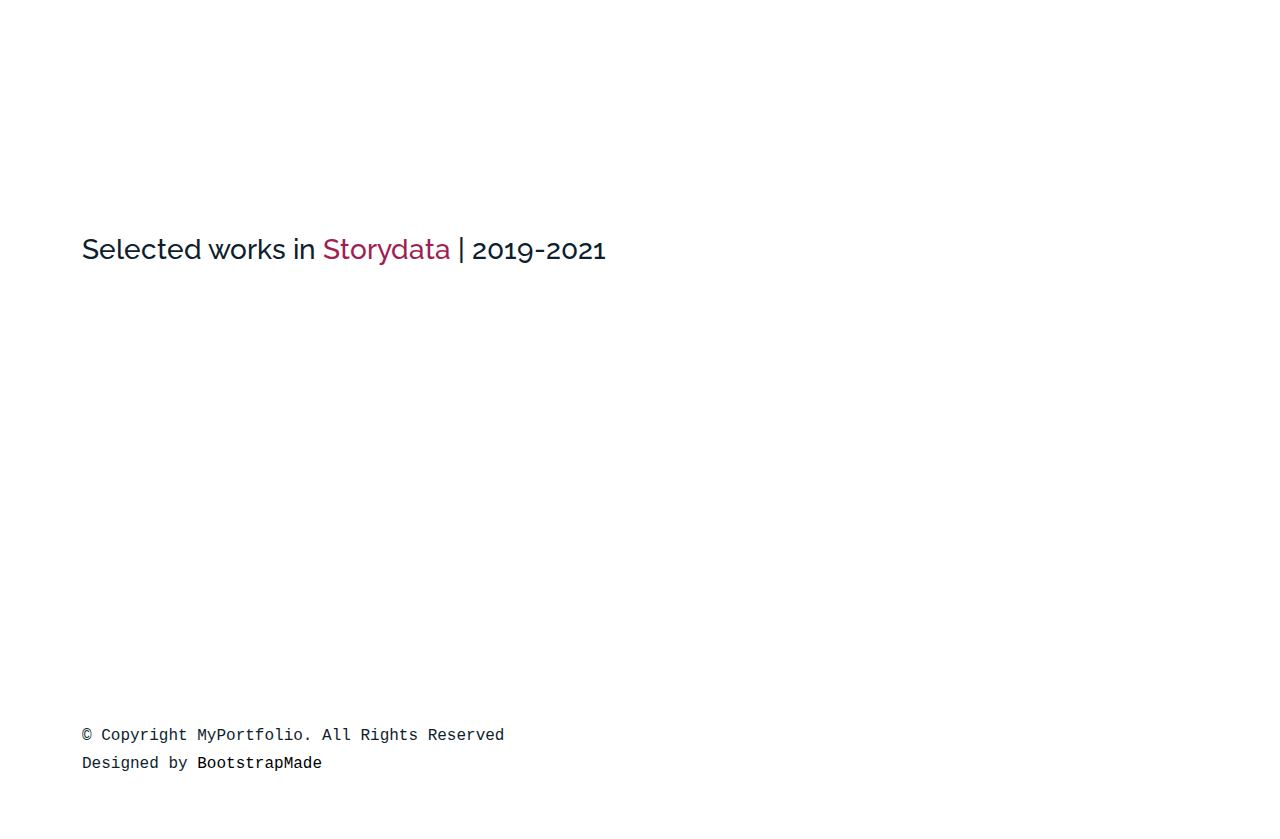
==== commit 4b807579: "Mayuscula gaza" ====
--- a/index.html
+++ b/index.html
@@ -89,7 +89,7 @@
               <div class="work-info">
                 <h3>The destruction of the Gaza Strip</h3>
               </div>
-              <img class="img-fluid" src="assets/img/gaza-promo.jpg">
+              <img class="img-fluid" src="assets/img/gaza-promo.JPG">
             </a>
           </div>
           <div class="item branding col-sm-6 col-md-4 col-lg-4 mb-4">
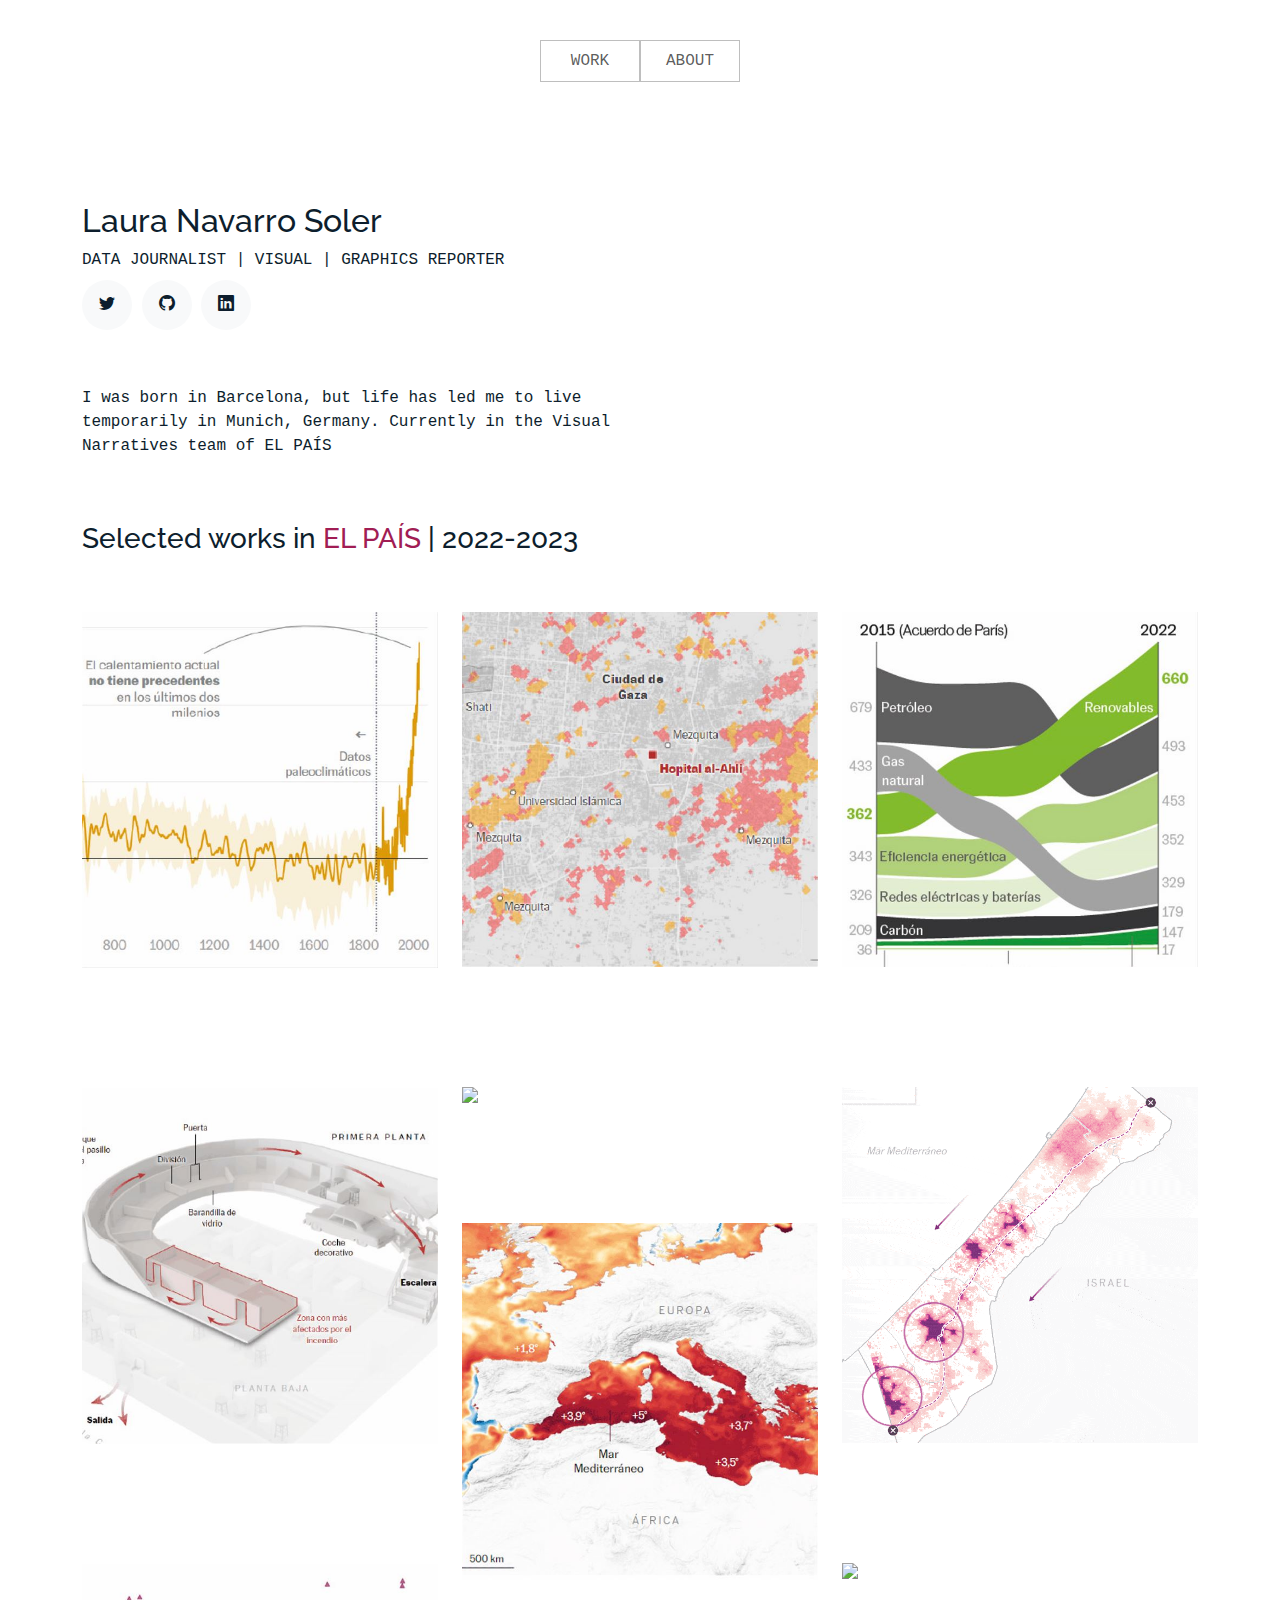
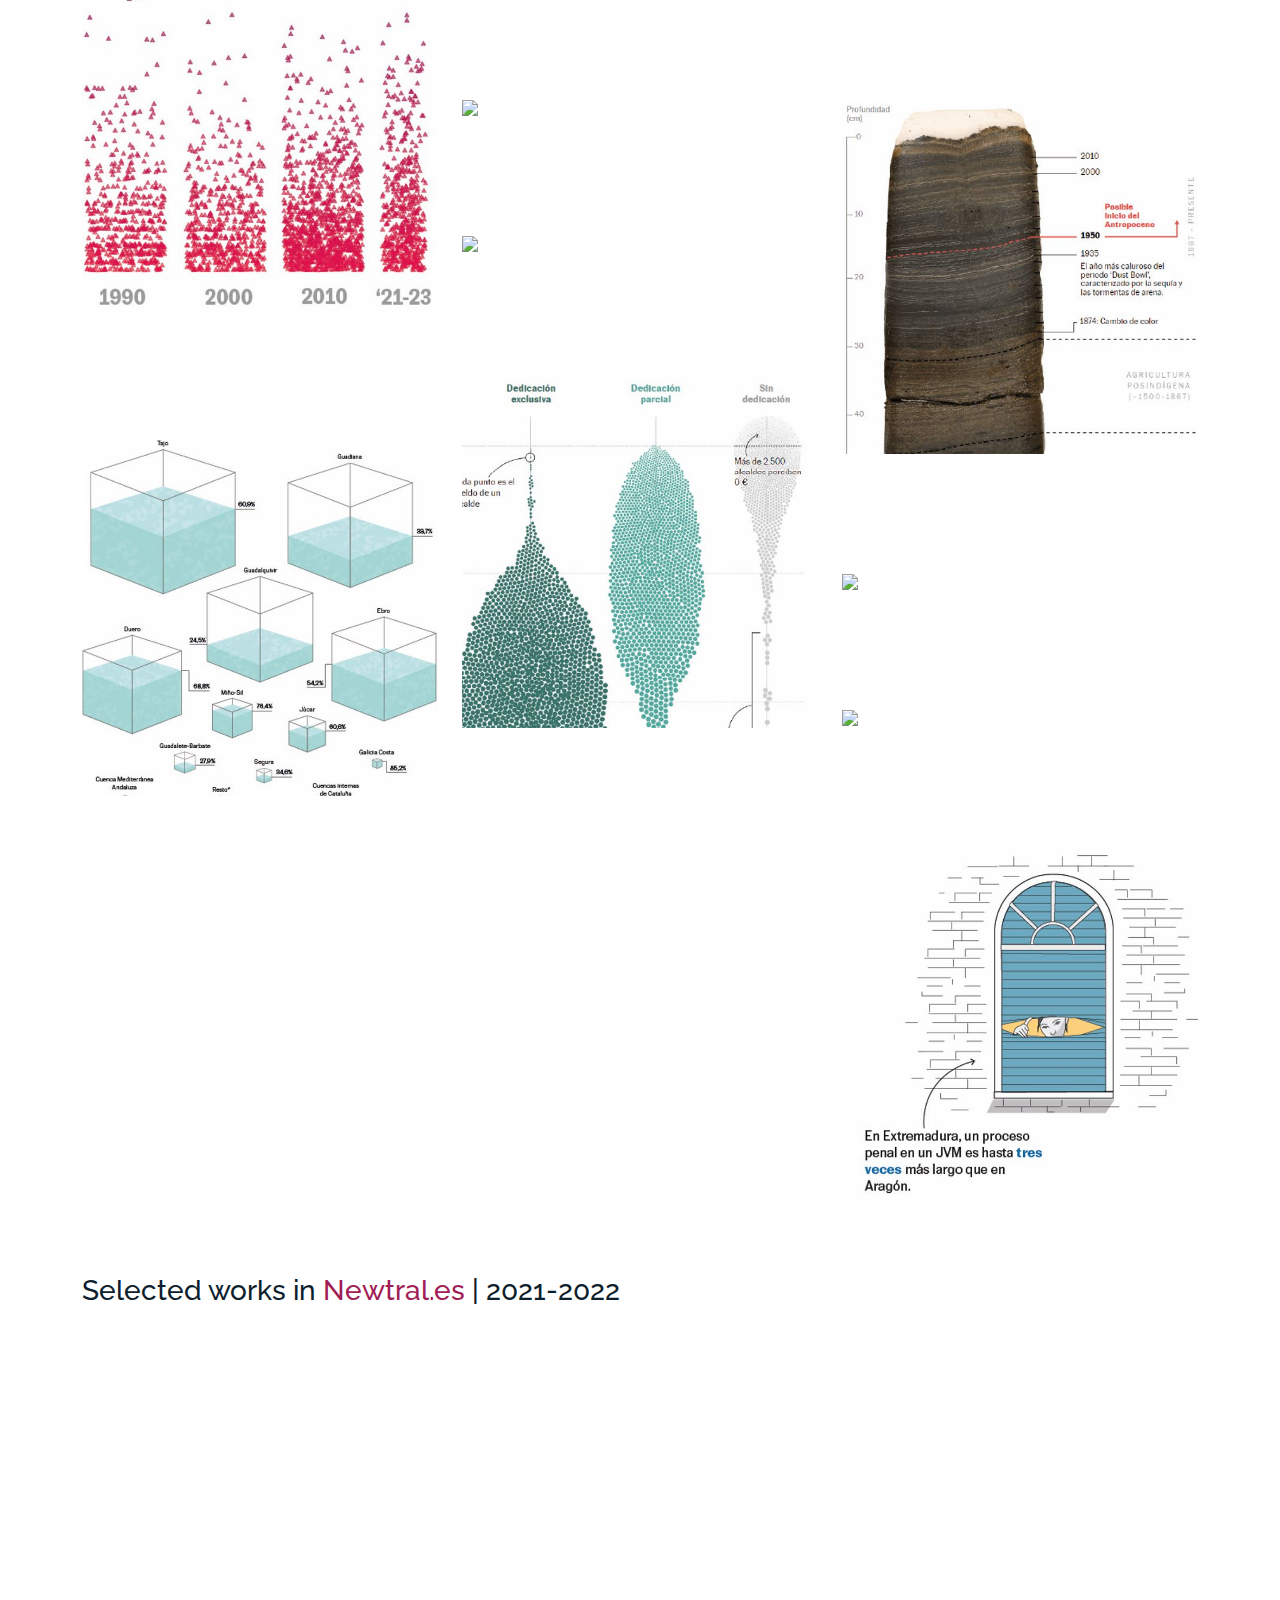
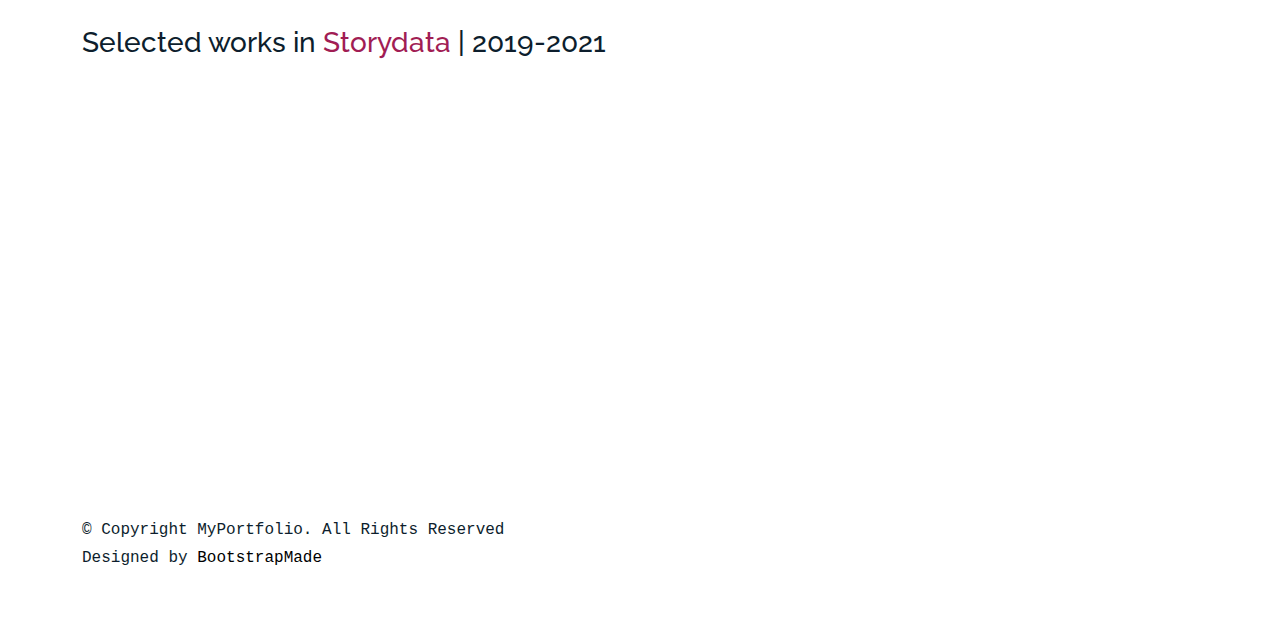
==== commit a5e5e28c: "Images" ====
--- a/index.html
+++ b/index.html
@@ -147,7 +147,7 @@
                 <h3>Without shouting for help or splashing: a visual guide to recognizing that someone is drowning</h3>
                 <span></span>
               </div>
-              <img class="img-fluid" src="assets/img/ahogarse-promo.jpg">
+              <img class="img-fluid" src="assets/img/ahogarse-promo.JPG">
             </a>
           </div>
 
@@ -181,7 +181,7 @@
                 <h3>What is voted on and how on 28-M? Up to nine different ballot boxes and more than 11,000 elections</h3>
                 <span></span>
               </div>
-              <img class="img-fluid" src="assets/img/28m.jpg">
+              <img class="img-fluid" src="assets/img/28m.JPG">
             </a>
           </div>
 
@@ -193,7 +193,7 @@
                 <h3>Five maps that explain the possible paths of Ukraine's imminent counteroffensive</h3>
                 <span></span>
               </div>
-              <img class="img-fluid" src="assets/img/contraofensiva.jpg">
+              <img class="img-fluid" src="assets/img/contraofensiva.JPG">
             </a>
           </div>
 
@@ -241,7 +241,7 @@
                 <h3>What 15,000 anti-aircraft alarms tell about the war in Ukraine</h3>
                 <span></span>
               </div>
-              <img class="img-fluid" src="assets/img/alarmas-promo.jpg">
+              <img class="img-fluid" src="assets/img/alarmas-promo.JPG">
             </a>
           </div>
 
@@ -415,7 +415,9 @@
                   <h3>Build Indoo</h3>
                   <span>Photography</span>
                 </div>
-                <img class="img-fluid" src="assets/img/img_2.jpg">
+                <img class="img-fluid" src="assets/img/img_2.jpg
+                
+">
               </a>
             </div>
             <div class="item branding col-sm-6 col-md-4 col-lg-4 mb-4">
--- a/assets/css/style.css
+++ b/assets/css/style.css
@@ -339,10 +339,11 @@
 
 
 @media (max-width: 780px) {
-  .custom-navbar>.container {
+  .navbar {
     padding-right: 0;
     padding-left: 0;
   }
+  
 }
 
 .custom-navbar .navbar-brand {
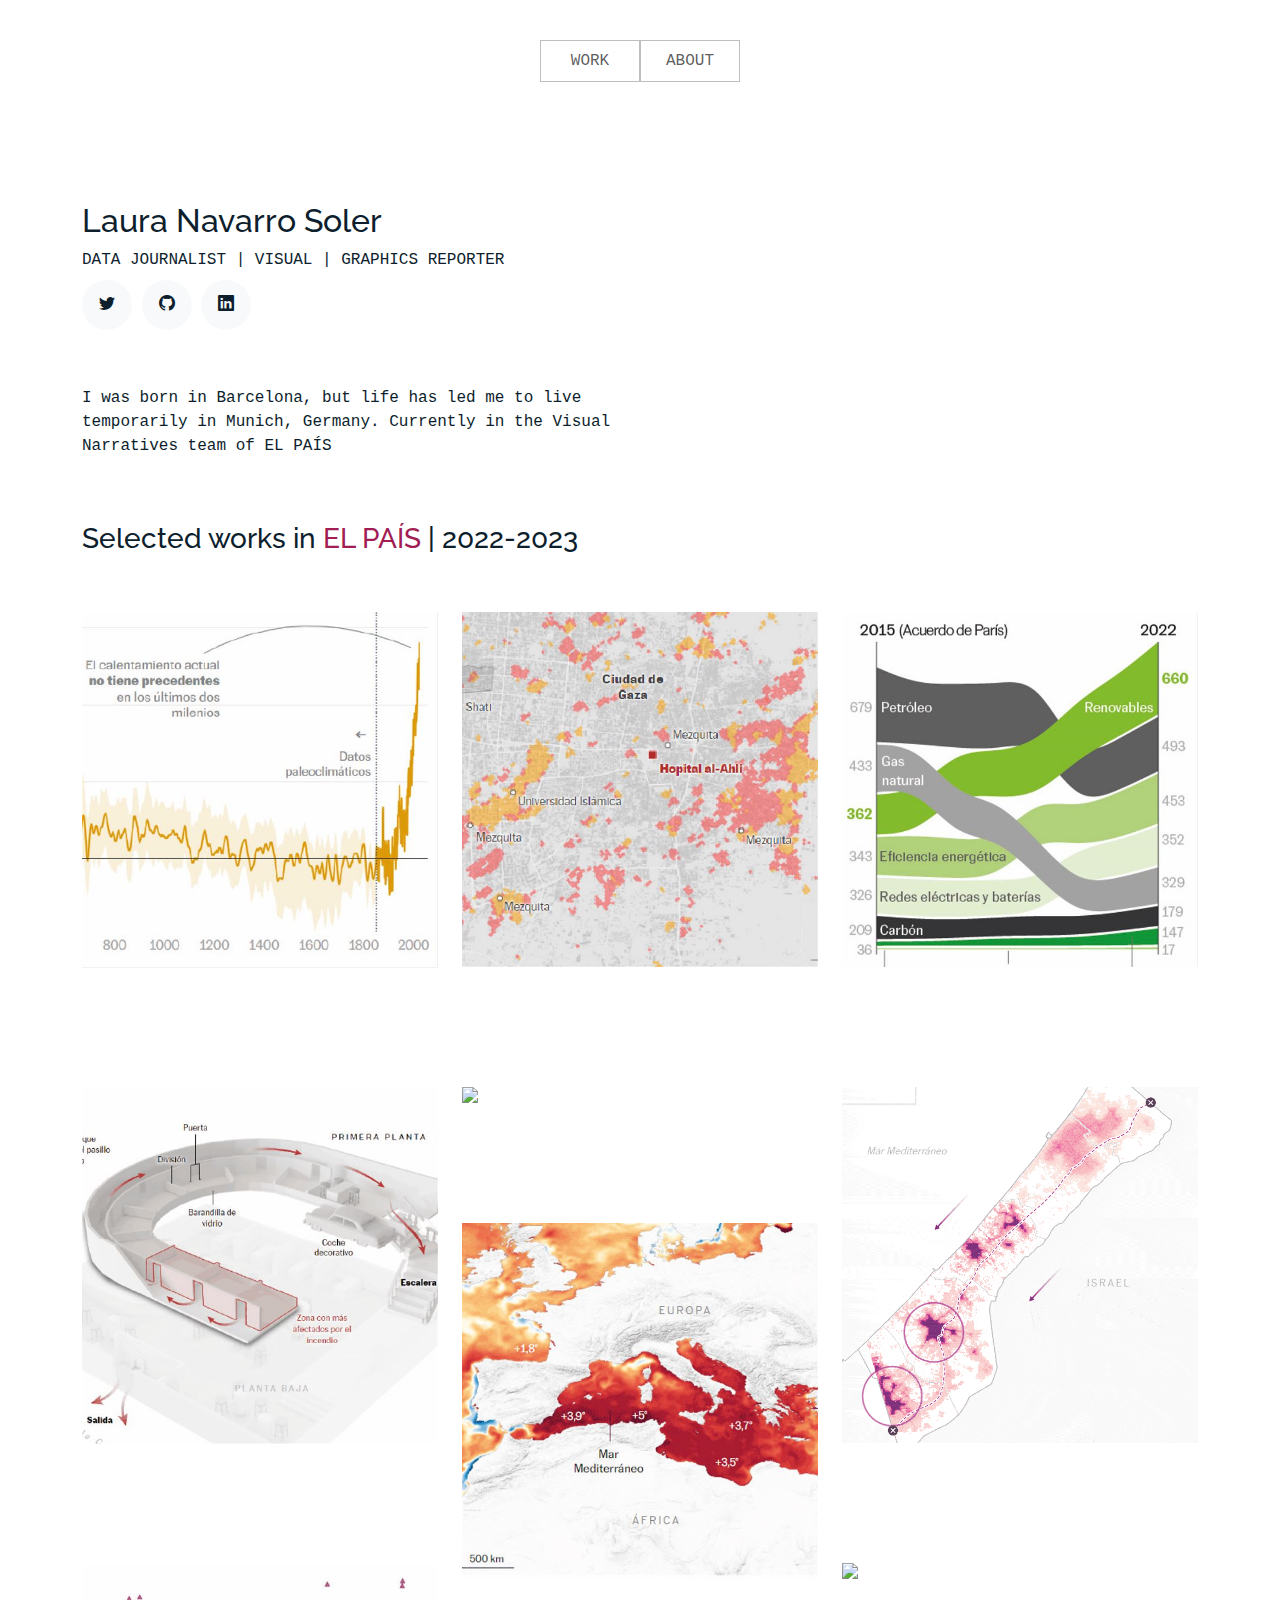
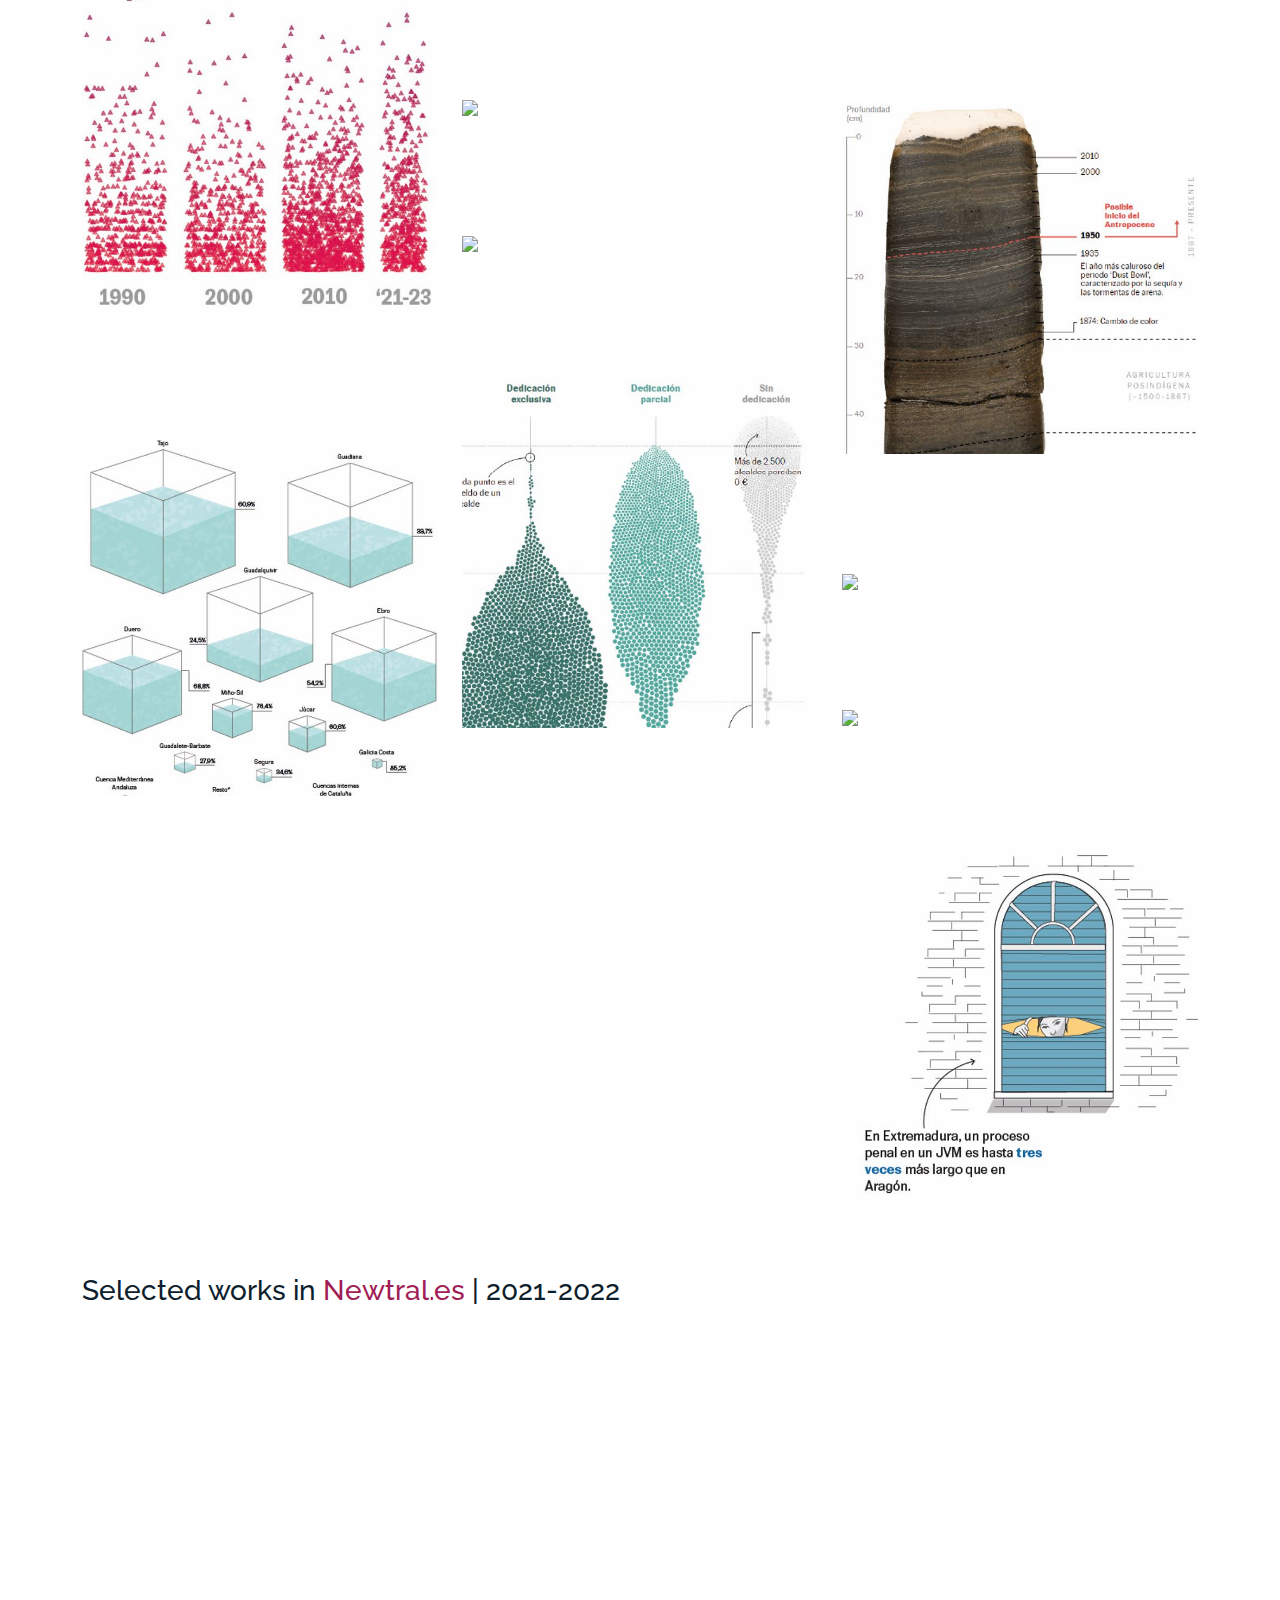
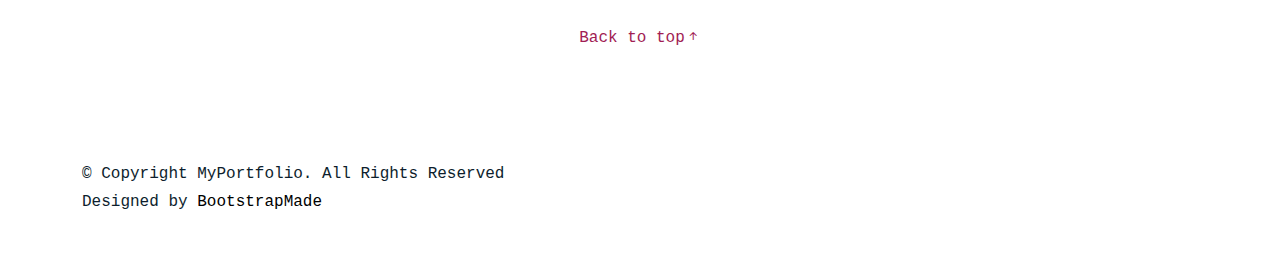
==== commit 52e919f5: "Images-1" ====
--- a/index.html
+++ b/index.html
@@ -395,69 +395,7 @@
          
          
          
-         
-         <!-- Trabajos en Storydata -->
-         
-        </div>
-        <h3>Selected works in <a href="https://www.storydata.es/">Storydata</a> | 2019-2021</h3>          <div id="portfolio-grid" class="row no-gutter" data-aos="fade-up" data-aos-delay="200">
-            <div class="item web col-sm-6 col-md-4 col-lg-4 mb-4">
-              <a href="cop28.html" class="item-wrap fancybox">
-                <div class="work-info">
-                  <h3>2023 es el año más caluroso en milenios: ¿por qué y cómo se mide?</h3>
-                  <span>Web</span>
-                </div>
-                <img class="img-fluid" src="assets/img/cop28-promo.jpg">
-              </a>
-            </div>
-            <div class="item photography col-sm-6 col-md-4 col-lg-4 mb-4">
-              <a href="work-single.html" class="item-wrap fancybox">
-                <div class="work-info">
-                  <h3>Build Indoo</h3>
-                  <span>Photography</span>
-                </div>
-                <img class="img-fluid" src="assets/img/img_2.jpg
-                
-">
-              </a>
-            </div>
-            <div class="item branding col-sm-6 col-md-4 col-lg-4 mb-4">
-              <a href="work-single.html" class="item-wrap fancybox">
-                <div class="work-info">
-                  <h3>Cocooil</h3>
-                  <span>Branding</span>
-                </div>
-                <img class="img-fluid" src="assets/img/img_3.jpg">
-              </a>
-            </div>
-            <h3>Own projects | 2019-now</h3>
-          <div id="portfolio-grid" class="row no-gutter" data-aos="fade-up" data-aos-delay="200">
-            <div class="item web col-sm-6 col-md-4 col-lg-4 mb-4">
-              <a href="cop28.html" class="item-wrap fancybox">
-                <div class="work-info">
-                  <h3>2023 es el año más caluroso en milenios: ¿por qué y cómo se mide?</h3>
-                  <span>Web</span>
-                </div>
-                <img class="img-fluid" src="assets/img/cop28-promo.jpg">
-              </a>
-            </div>
-            <div class="item photography col-sm-6 col-md-4 col-lg-4 mb-4">
-              <a href="work-single.html" class="item-wrap fancybox">
-                <div class="work-info">
-                  <h3>Build Indoo</h3>
-                  <span>Photography</span>
-                </div>
-                <img class="img-fluid" src="assets/img/img_2.jpg">
-              </a>
-            </div>
-            <div class="item branding col-sm-6 col-md-4 col-lg-4 mb-4">
-              <a href="work-single.html" class="item-wrap fancybox">
-                <div class="work-info">
-                  <h3>Cocooil</h3>
-                  <span>Branding</span>
-                </div>
-                <img class="img-fluid" src="assets/img/img_3.jpg">
-              </a>
-            </div>
+ 
 
       </div>
       <a href="#" class="back-to-top d-flex align-items-center justify-content-center">Back to top<i class="bi bi-arrow-up-short"></i></a>
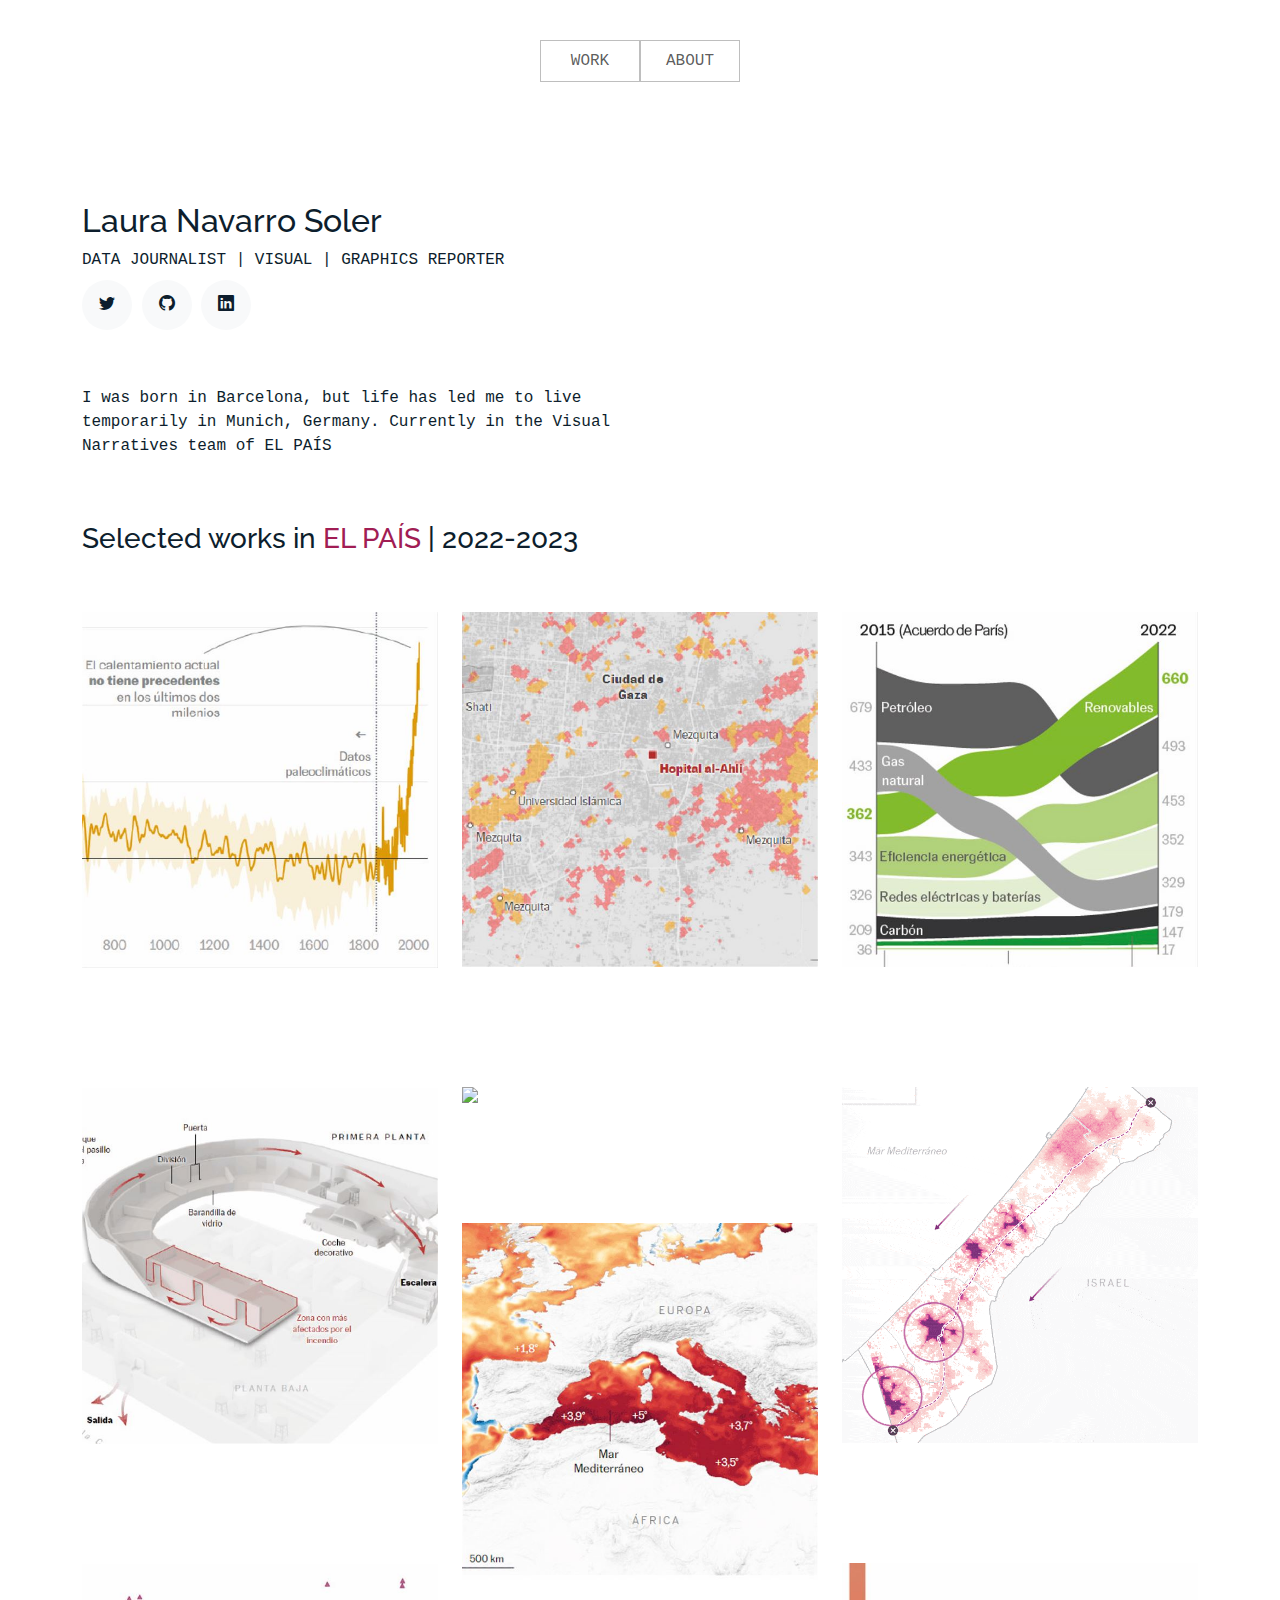
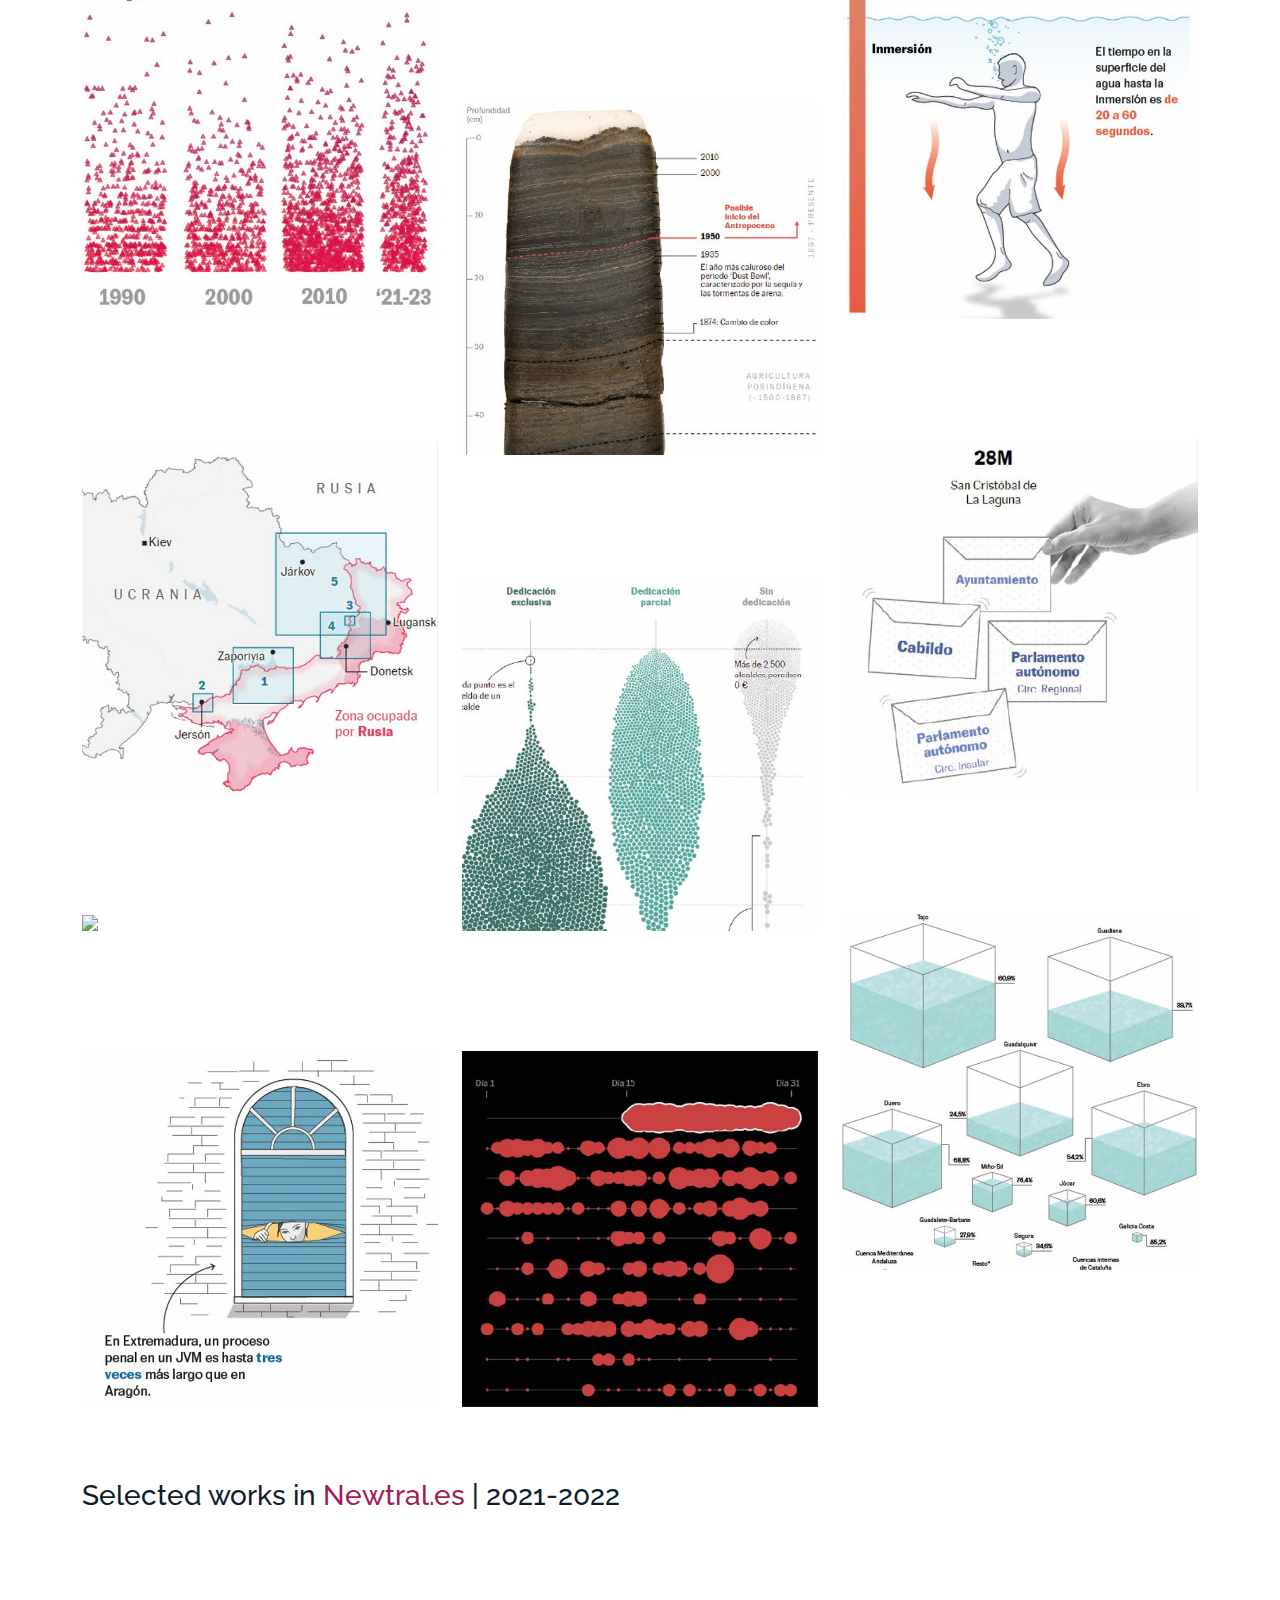
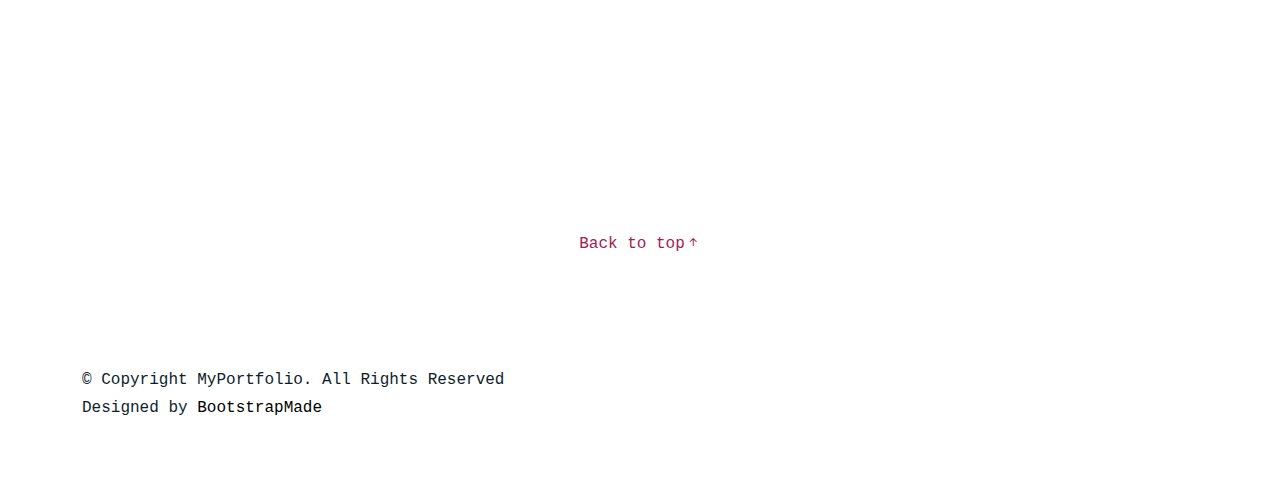
==== commit 535f70bb: "Images-2" ====
--- a/index.html
+++ b/index.html
@@ -147,7 +147,7 @@
                 <h3>Without shouting for help or splashing: a visual guide to recognizing that someone is drowning</h3>
                 <span></span>
               </div>
-              <img class="img-fluid" src="assets/img/ahogarse-promo.JPG">
+              <img class="img-fluid" src="assets/img/ahogarse-promo.jpg">
             </a>
           </div>
 
@@ -181,7 +181,7 @@
                 <h3>What is voted on and how on 28-M? Up to nine different ballot boxes and more than 11,000 elections</h3>
                 <span></span>
               </div>
-              <img class="img-fluid" src="assets/img/28m.JPG">
+              <img class="img-fluid" src="assets/img/28m.jpg">
             </a>
           </div>
 
@@ -193,7 +193,7 @@
                 <h3>Five maps that explain the possible paths of Ukraine's imminent counteroffensive</h3>
                 <span></span>
               </div>
-              <img class="img-fluid" src="assets/img/contraofensiva.JPG">
+              <img class="img-fluid" src="assets/img/contraofensiva.jpg">
             </a>
           </div>
 
@@ -241,7 +241,7 @@
                 <h3>What 15,000 anti-aircraft alarms tell about the war in Ukraine</h3>
                 <span></span>
               </div>
-              <img class="img-fluid" src="assets/img/alarmas-promo.JPG">
+              <img class="img-fluid" src="assets/img/alarmas-promo.jpg">
             </a>
           </div>
 
